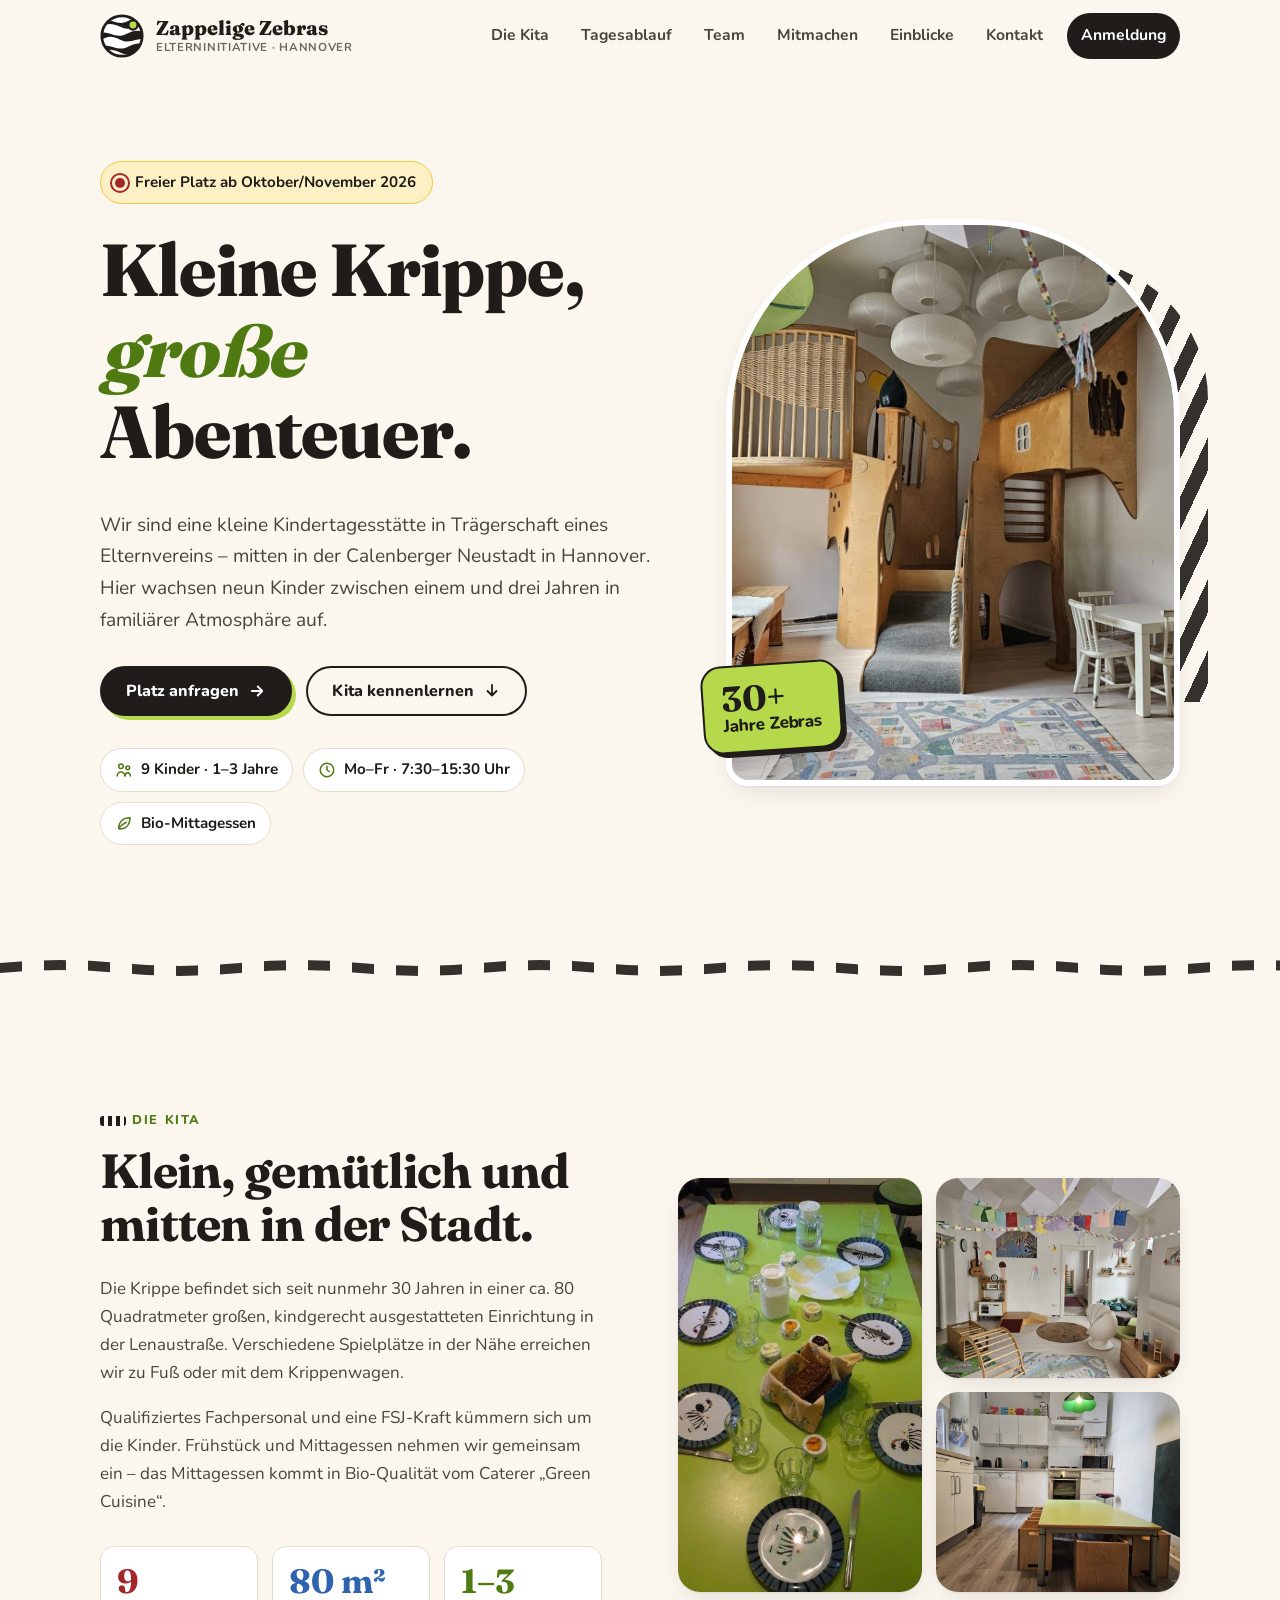
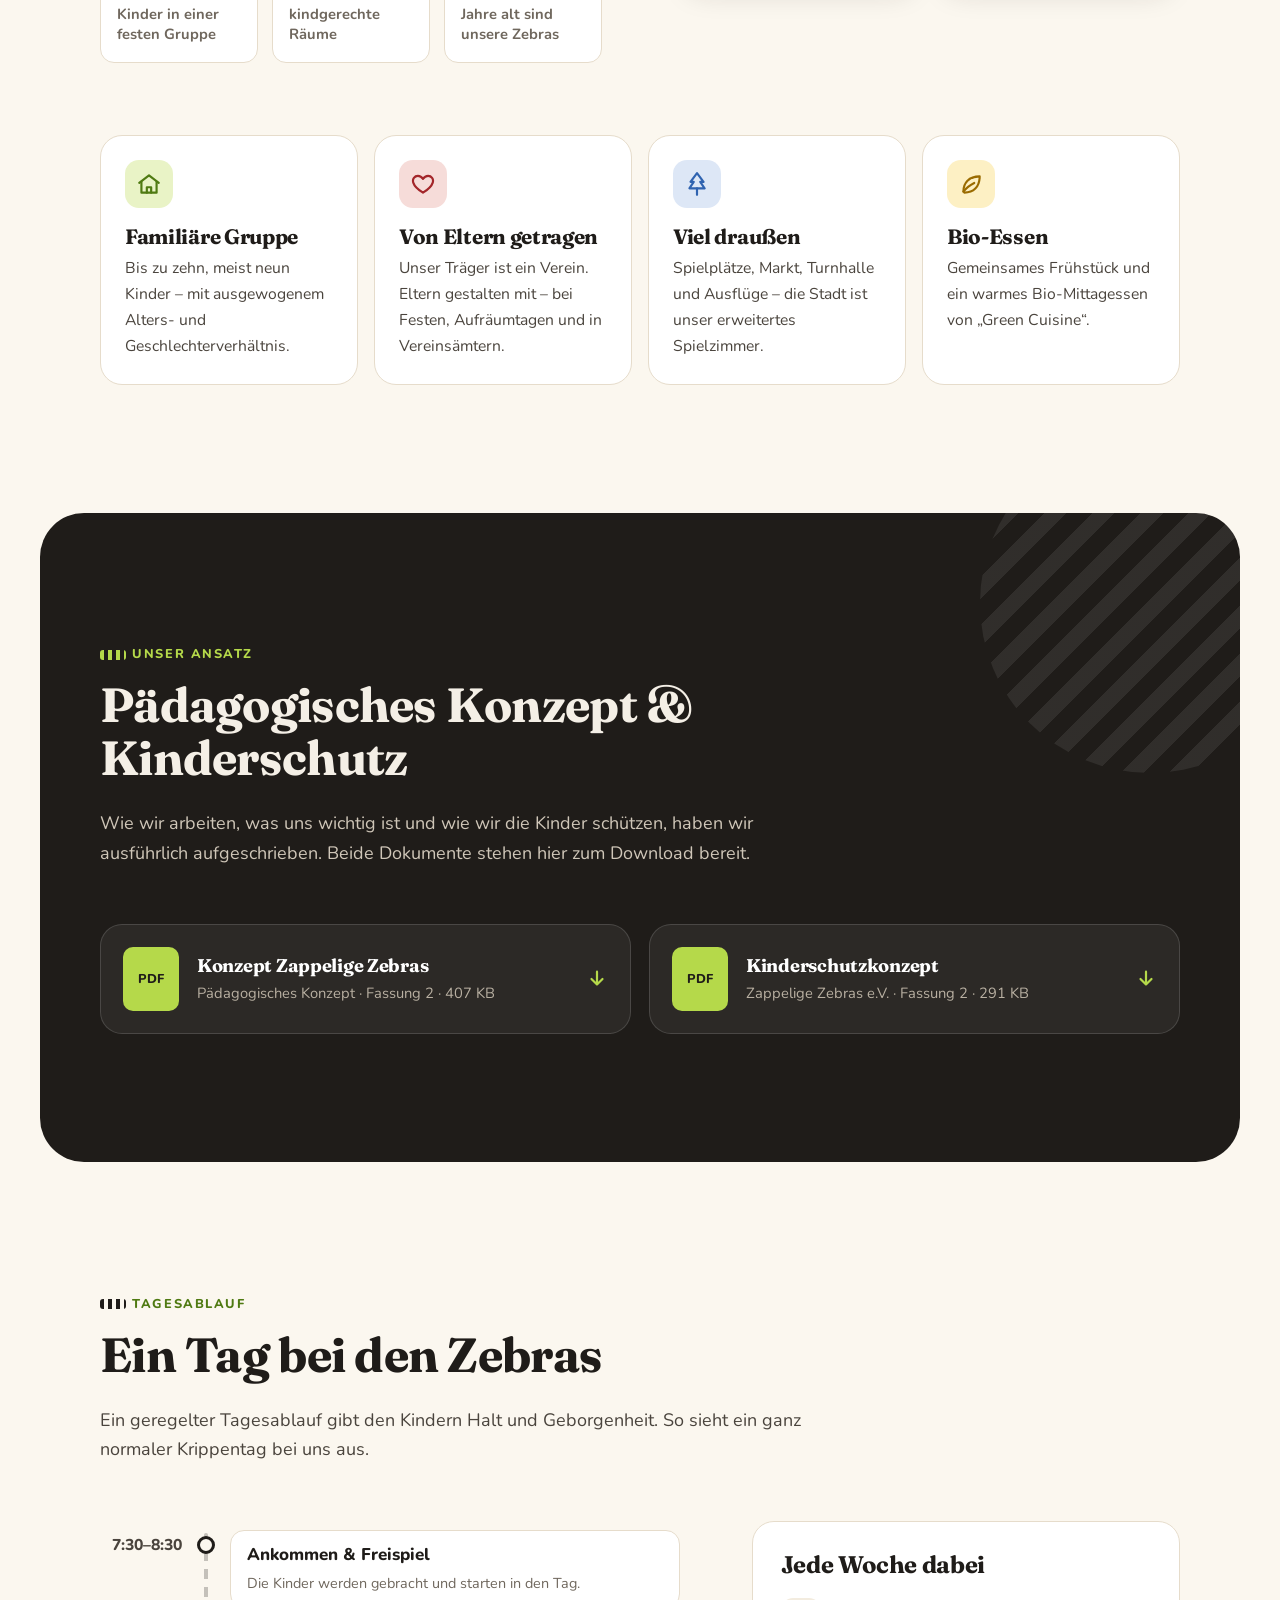
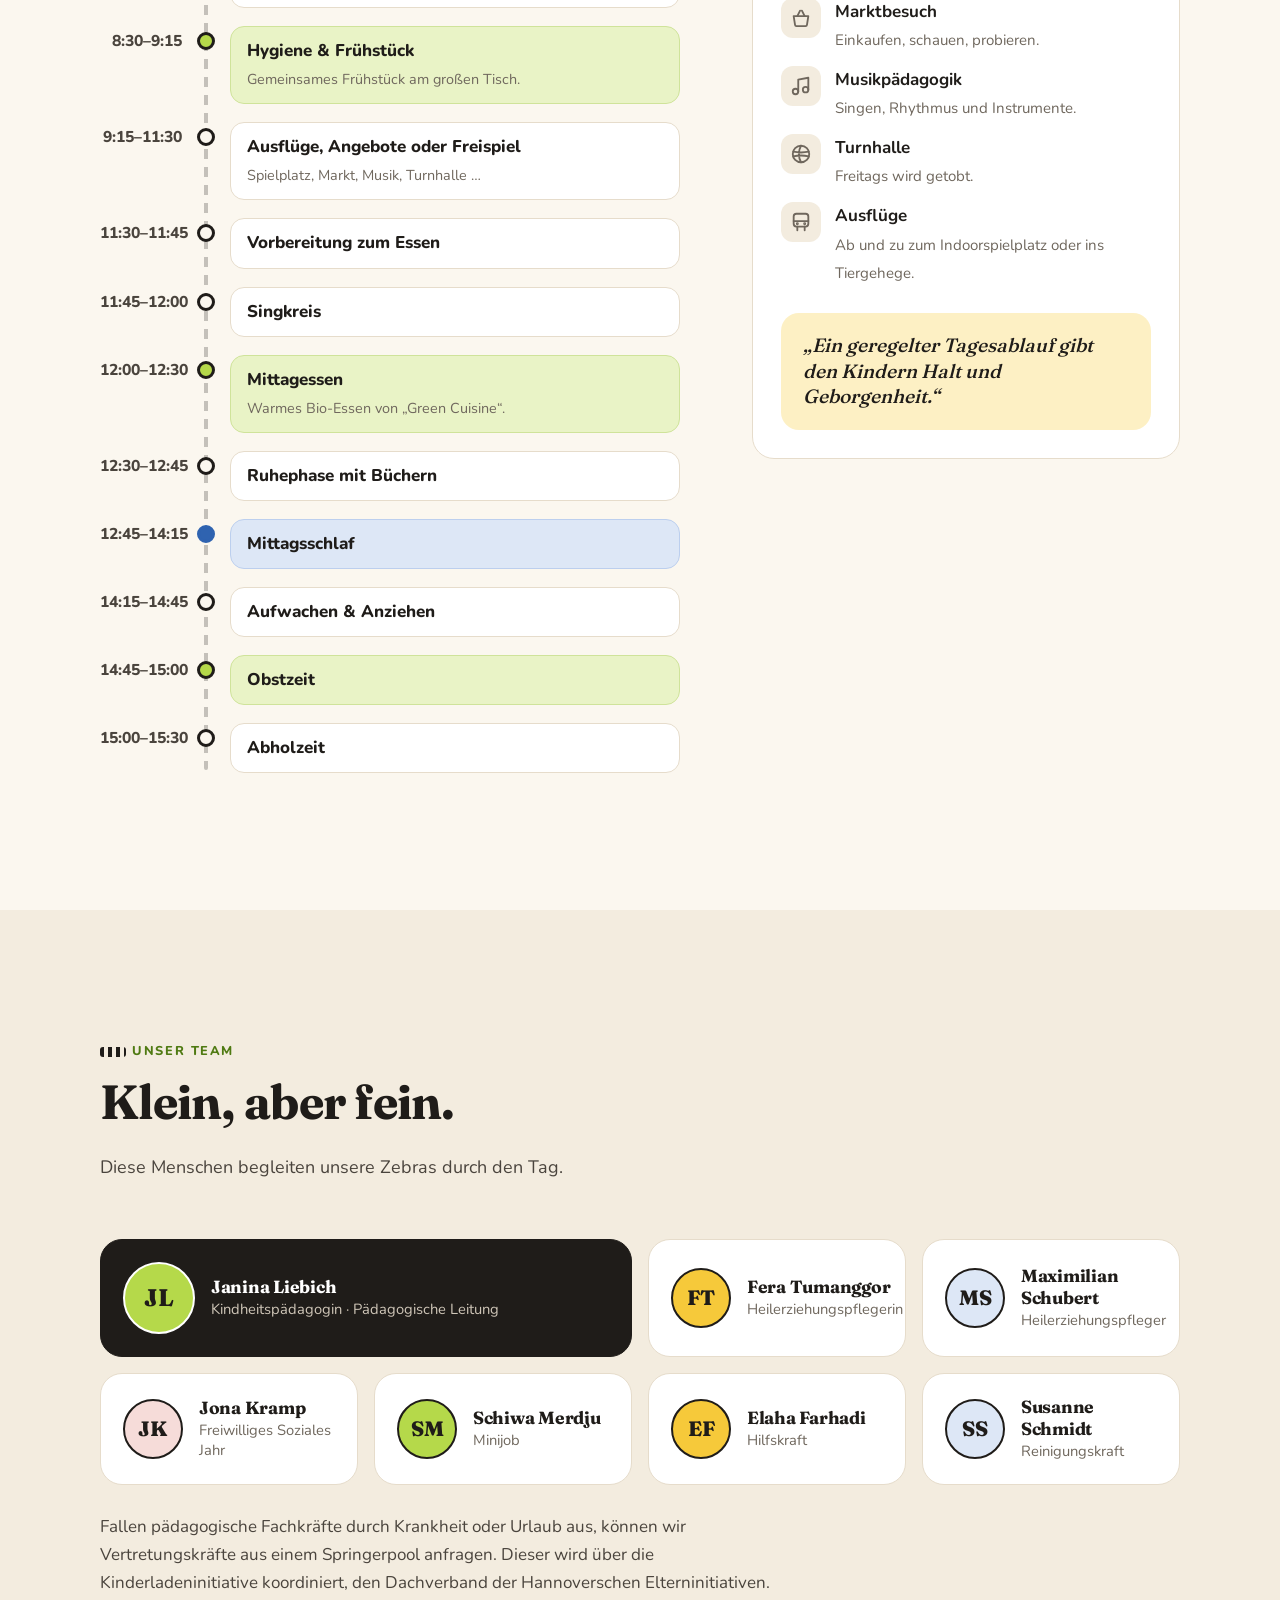
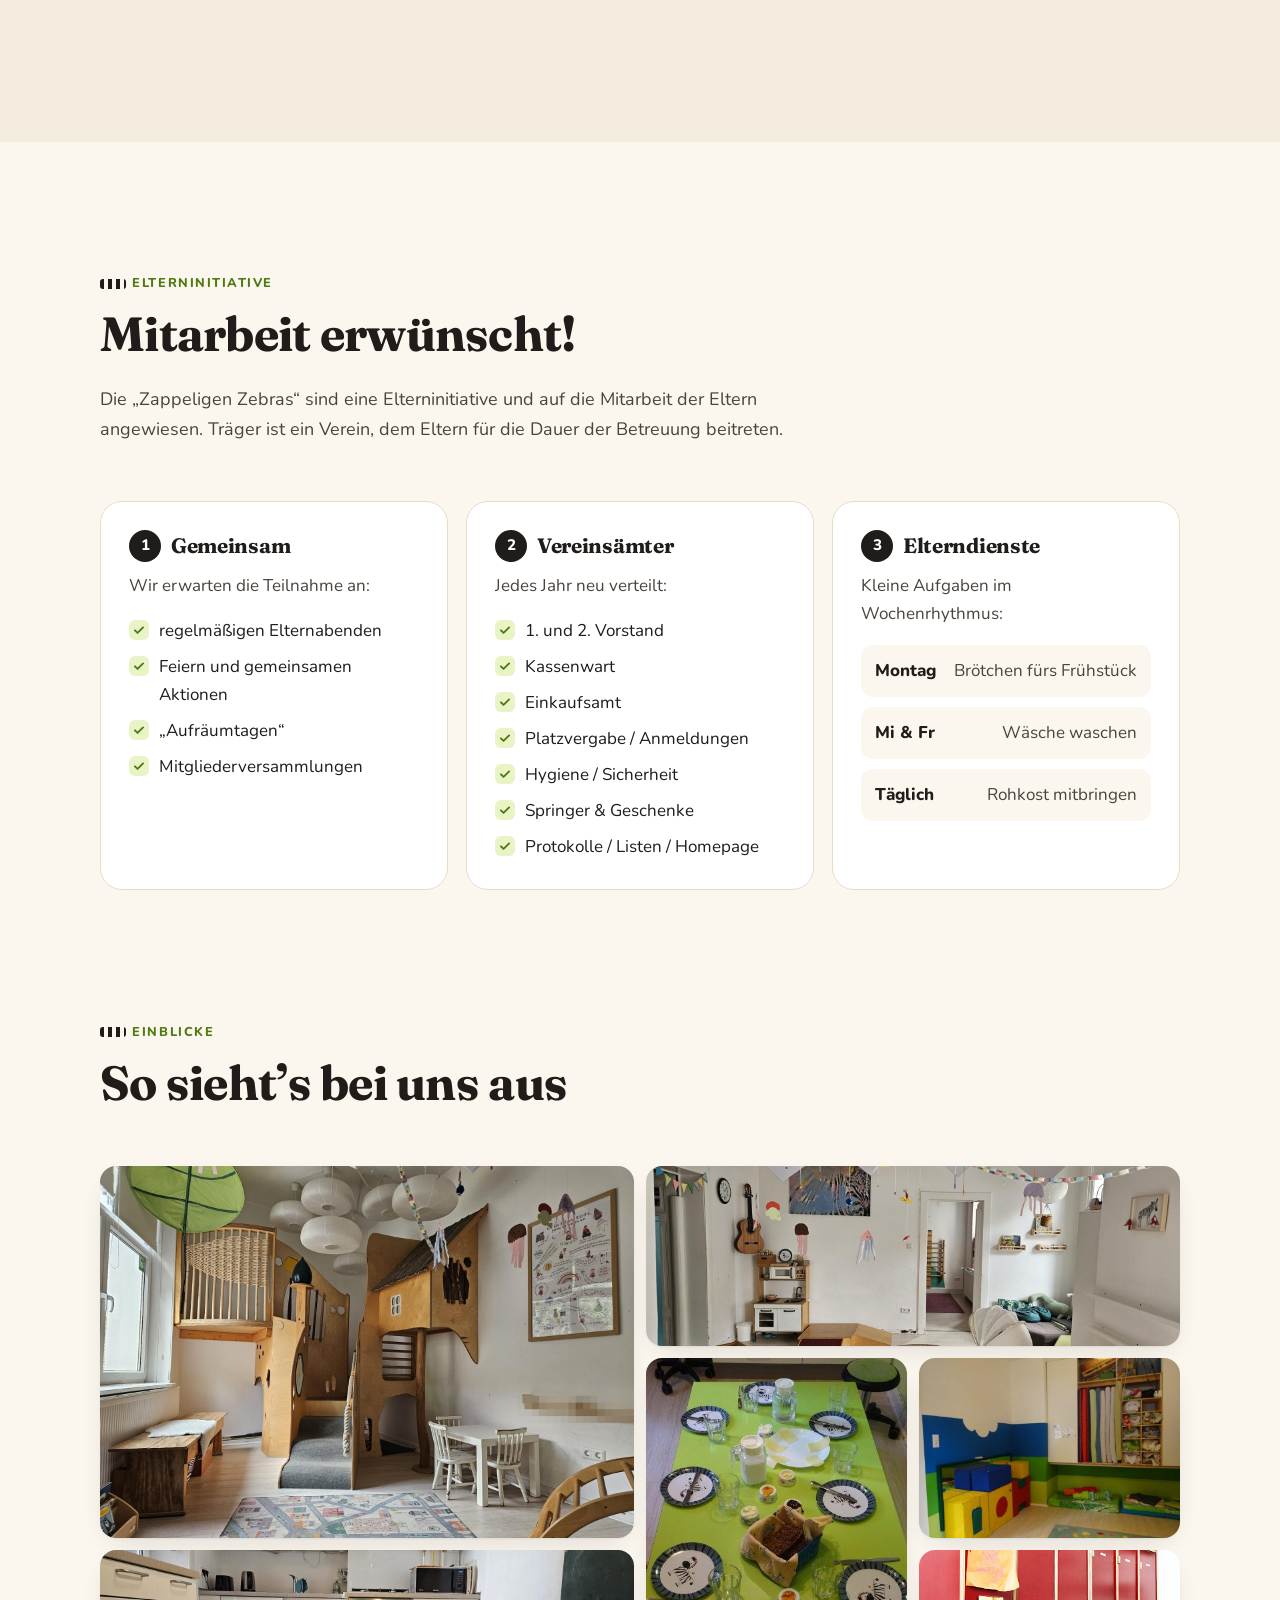
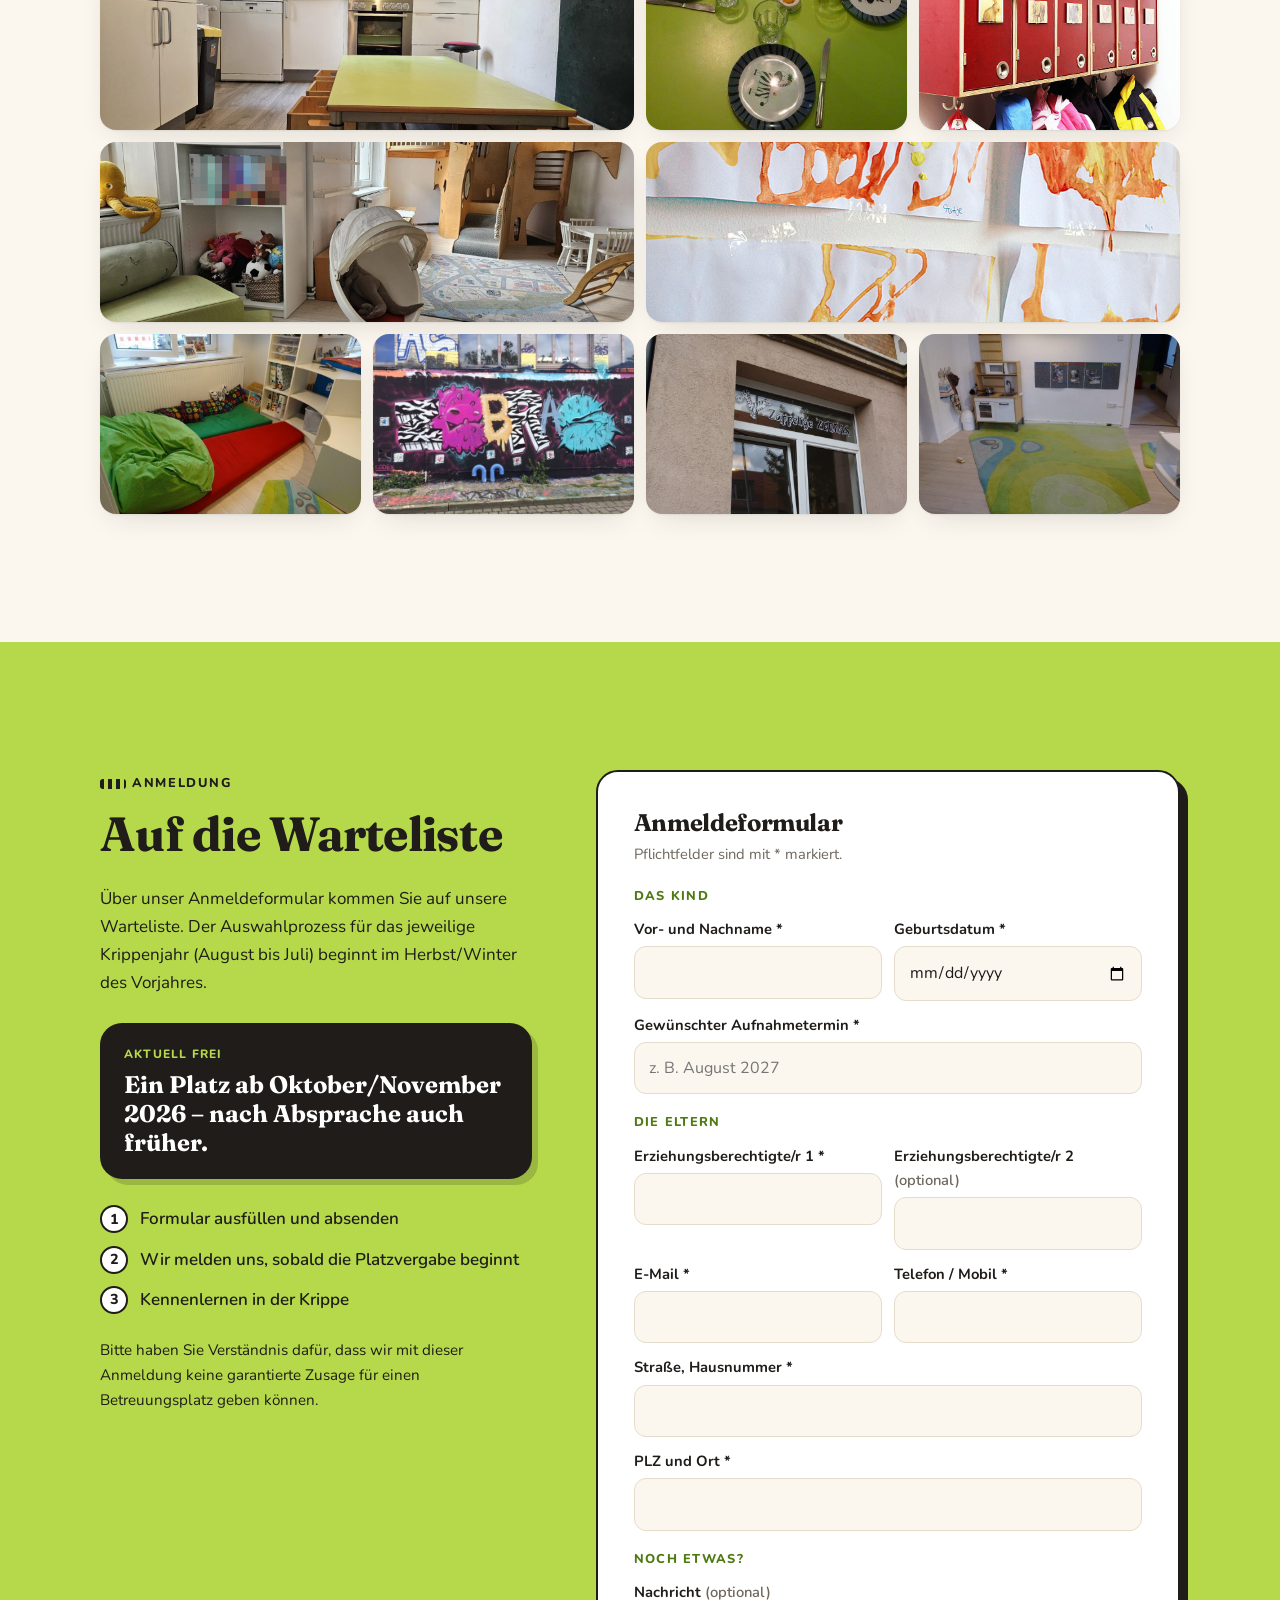
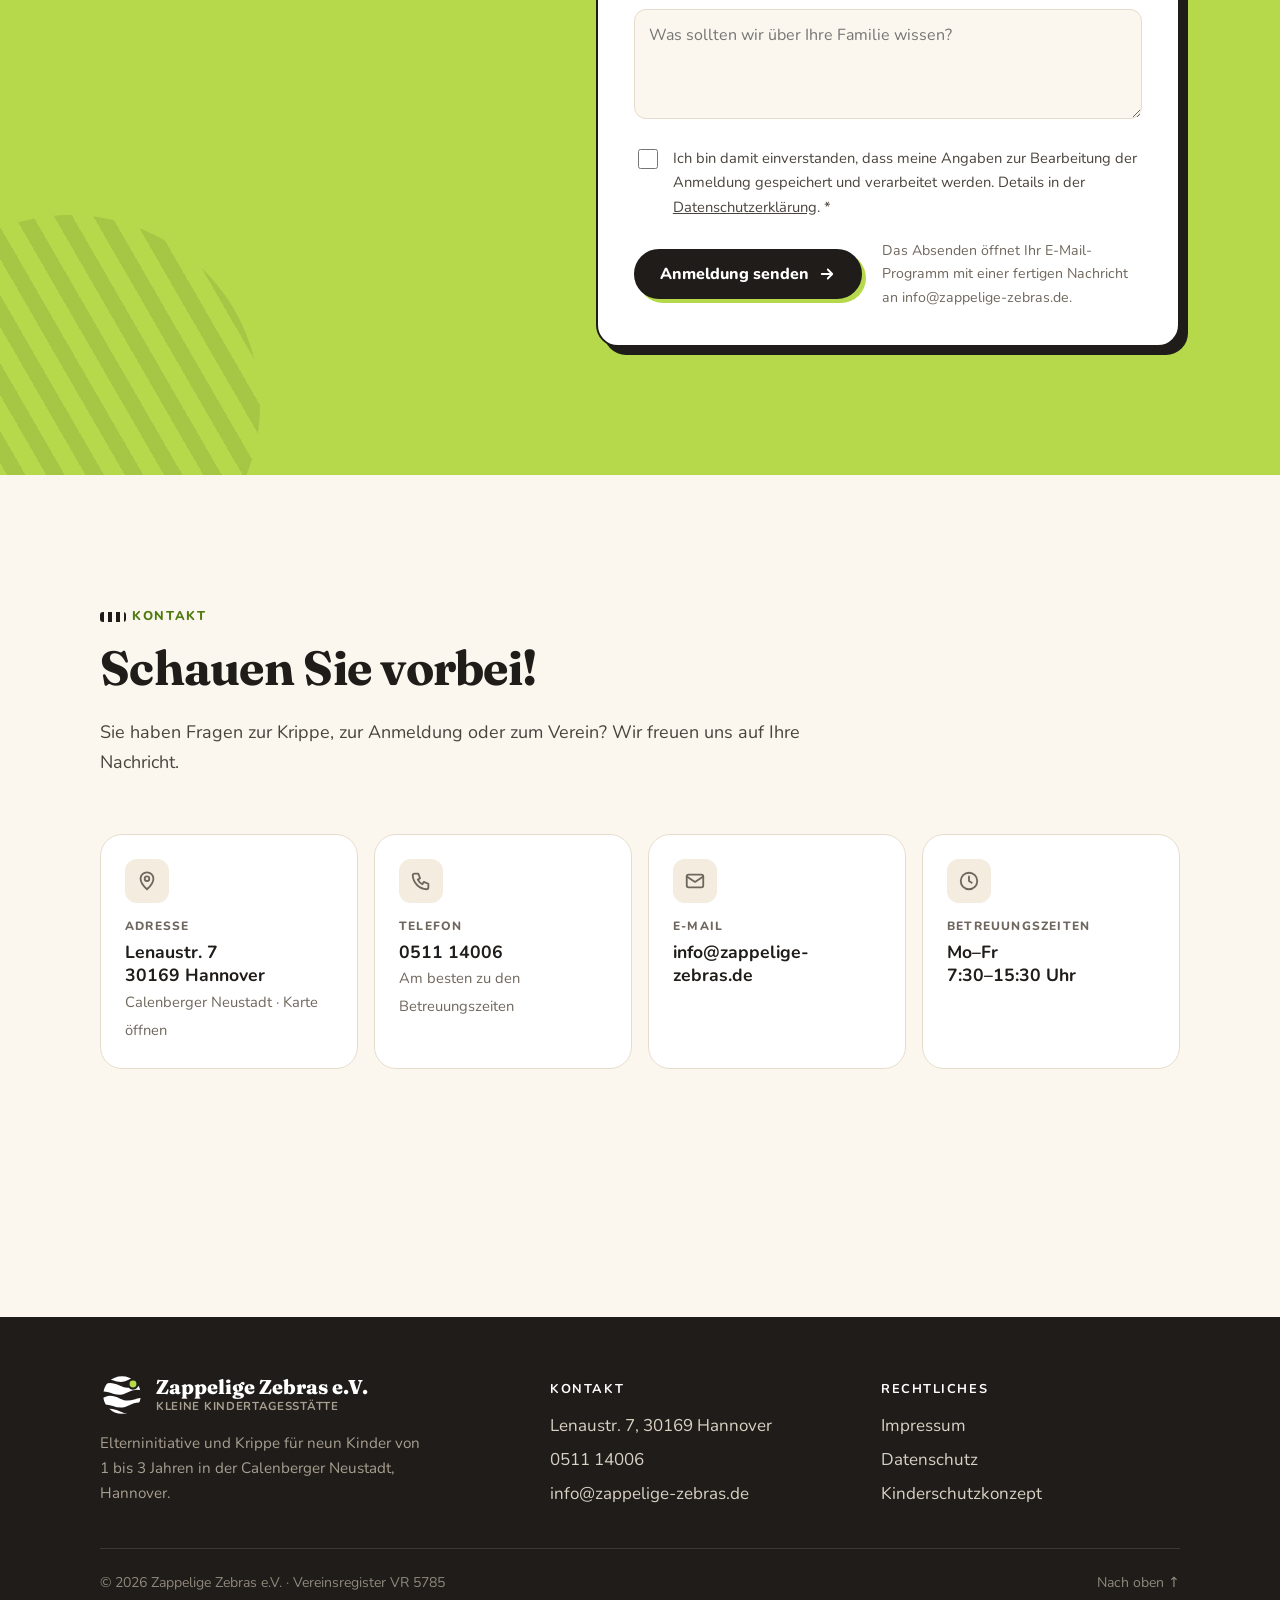
==== index.html @ c651b1ee "init" ====
<!DOCTYPE html>
<html lang="de" class="no-js">
<head>
  <meta charset="utf-8">
  <meta name="viewport" content="width=device-width, initial-scale=1">
  <title>Zappelige Zebras e.V. – Elterninitiative & Krippe in Hannover-Mitte</title>
  <meta name="description" content="Die Zappeligen Zebras sind eine kleine Krippe in Trägerschaft eines Elternvereins in der Calenberger Neustadt, Hannover. Neun Kinder von 1 bis 3 Jahren, Mo–Fr 7:30–15:30 Uhr.">
  <!-- Testphase auf GitHub Pages: nicht in Suchmaschinen aufnehmen. Zum Livegang entfernen. -->
  <meta name="robots" content="noindex">
  <meta name="theme-color" content="#fbf7ef">
  <meta property="og:title" content="Zappelige Zebras e.V. – Krippe in Hannover-Mitte">
  <meta property="og:description" content="Kleine Elterninitiativ-Krippe für neun Kinder von 1 bis 3 Jahren in der Calenberger Neustadt.">
  <meta property="og:image" content="img/spielhaus.jpg">
  <meta property="og:type" content="website">
  <link rel="icon" href="img/favicon.svg" type="image/svg+xml">
  <link rel="preload" href="fonts/fraunces.woff2" as="font" type="font/woff2" crossorigin>
  <link rel="preload" href="fonts/nunito.woff2" as="font" type="font/woff2" crossorigin>
  <link rel="stylesheet" href="css/style.css">
  <script>document.documentElement.className = document.documentElement.className.replace("no-js", "js");</script>
</head>
<body>

<!-- Wiederverwendbare Grafiken -->
<svg width="0" height="0" style="position:absolute" aria-hidden="true">
  <defs>
    <clipPath id="zz-clip"><circle cx="24" cy="24" r="22"/></clipPath>
  </defs>
  <symbol id="zz-mark" viewBox="0 0 48 48">
    <circle cx="24" cy="24" r="22" fill="#fff"/>
    <g clip-path="url(#zz-clip)" fill="#1f1c19">
      <path d="M-2 8 C10 2 18 14 30 8 S46 4 52 8 V14 C40 10 34 20 22 14 S4 12 -2 16Z"/>
      <path d="M-2 22 C8 16 16 28 28 22 S44 18 52 22 V28 C42 24 34 34 22 28 S6 26 -2 30Z"/>
      <path d="M-2 36 C10 30 18 42 30 36 S46 32 52 36 V42 C40 38 34 48 22 42 S4 40 -2 44Z"/>
    </g>
    <circle cx="24" cy="24" r="22" fill="none" stroke="#1f1c19" stroke-width="3"/>
    <circle cx="36" cy="12" r="5" fill="#b5d94a" stroke="#1f1c19" stroke-width="2.5"/>
  </symbol>
  <symbol id="i-arrow" viewBox="0 0 24 24" fill="none" stroke="currentColor" stroke-width="2.4" stroke-linecap="round" stroke-linejoin="round"><path d="M5 12h14M13 6l6 6-6 6"/></symbol>
  <symbol id="i-down" viewBox="0 0 24 24" fill="none" stroke="currentColor" stroke-width="2.4" stroke-linecap="round" stroke-linejoin="round"><path d="M12 4v14M6 12l6 6 6-6"/></symbol>
  <symbol id="i-kids" viewBox="0 0 24 24" fill="none" stroke="currentColor" stroke-width="2" stroke-linecap="round" stroke-linejoin="round"><circle cx="8" cy="7" r="3"/><circle cx="17" cy="9" r="2.5"/><path d="M3 20c0-3 2.2-5.5 5-5.5s5 2.5 5 5.5M13.5 20c.2-2.5 1.7-4.4 3.5-4.4s3.3 1.9 3.5 4.4"/></symbol>
  <symbol id="i-clock" viewBox="0 0 24 24" fill="none" stroke="currentColor" stroke-width="2" stroke-linecap="round" stroke-linejoin="round"><circle cx="12" cy="12" r="9"/><path d="M12 7v5l3 2"/></symbol>
  <symbol id="i-leaf" viewBox="0 0 24 24" fill="none" stroke="currentColor" stroke-width="2" stroke-linecap="round" stroke-linejoin="round"><path d="M5 19c0-8 5-14 15-14 0 10-6 15-14 15"/><path d="M5 19c3-4 6-6 10-8"/></symbol>
  <symbol id="i-pin" viewBox="0 0 24 24" fill="none" stroke="currentColor" stroke-width="2" stroke-linecap="round" stroke-linejoin="round"><path d="M12 21s-7-6.2-7-11.5a7 7 0 0 1 14 0C19 14.8 12 21 12 21z"/><circle cx="12" cy="9.5" r="2.5"/></symbol>
  <symbol id="i-phone" viewBox="0 0 24 24" fill="none" stroke="currentColor" stroke-width="2" stroke-linecap="round" stroke-linejoin="round"><path d="M5 4h4l2 5-2.5 1.5a11 11 0 0 0 5 5L15 13l5 2v4a2 2 0 0 1-2 2A16 16 0 0 1 3 6a2 2 0 0 1 2-2"/></symbol>
  <symbol id="i-mail" viewBox="0 0 24 24" fill="none" stroke="currentColor" stroke-width="2" stroke-linecap="round" stroke-linejoin="round"><rect x="3" y="5" width="18" height="14" rx="2"/><path d="M3 7l9 6 9-6"/></symbol>
  <symbol id="i-heart" viewBox="0 0 24 24" fill="none" stroke="currentColor" stroke-width="2" stroke-linecap="round" stroke-linejoin="round"><path d="M12 20s-7.5-4.6-9-9.3C2 7.4 4.2 4.5 7.3 4.5c2 0 3.6 1.1 4.7 2.8 1.1-1.7 2.7-2.8 4.7-2.8 3.1 0 5.3 2.9 4.3 6.2C19.5 15.4 12 20 12 20z"/></symbol>
  <symbol id="i-home" viewBox="0 0 24 24" fill="none" stroke="currentColor" stroke-width="2" stroke-linecap="round" stroke-linejoin="round"><path d="M3 11l9-7 9 7"/><path d="M5 10v10h14V10"/><path d="M10 20v-5h4v5"/></symbol>
  <symbol id="i-tree" viewBox="0 0 24 24" fill="none" stroke="currentColor" stroke-width="2" stroke-linecap="round" stroke-linejoin="round"><path d="M12 22v-6"/><path d="M12 2l6 8h-3l4 6H5l4-6H6z"/></symbol>
  <symbol id="i-basket" viewBox="0 0 24 24" fill="none" stroke="currentColor" stroke-width="2" stroke-linecap="round" stroke-linejoin="round"><path d="M4 10h16l-1.5 9.5a1.5 1.5 0 0 1-1.5 1.3H7a1.5 1.5 0 0 1-1.5-1.3z"/><path d="M8 10l3-6M16 10l-3-6"/></symbol>
  <symbol id="i-music" viewBox="0 0 24 24" fill="none" stroke="currentColor" stroke-width="2" stroke-linecap="round" stroke-linejoin="round"><path d="M9 18V5l11-2v13"/><circle cx="6" cy="18" r="3"/><circle cx="17" cy="16" r="3"/></symbol>
  <symbol id="i-ball" viewBox="0 0 24 24" fill="none" stroke="currentColor" stroke-width="2" stroke-linecap="round" stroke-linejoin="round"><circle cx="12" cy="12" r="9"/><path d="M3.5 9.5c5 1 12 1 17 0M3.5 14.5c5-1 12-1 17 0M12 3c-3 5-3 13 0 18"/></symbol>
  <symbol id="i-bus" viewBox="0 0 24 24" fill="none" stroke="currentColor" stroke-width="2" stroke-linecap="round" stroke-linejoin="round"><rect x="4" y="3" width="16" height="14" rx="3"/><path d="M4 11h16M8 21v-4M16 21v-4"/><circle cx="8" cy="14" r=".6" fill="currentColor"/><circle cx="16" cy="14" r=".6" fill="currentColor"/></symbol>
  <symbol id="i-close" viewBox="0 0 24 24" fill="none" stroke="currentColor" stroke-width="2.6" stroke-linecap="round"><path d="M6 6l12 12M18 6L6 18"/></symbol>
  <symbol id="i-left" viewBox="0 0 24 24" fill="none" stroke="currentColor" stroke-width="2.6" stroke-linecap="round" stroke-linejoin="round"><path d="M15 5l-7 7 7 7"/></symbol>
  <symbol id="i-right" viewBox="0 0 24 24" fill="none" stroke="currentColor" stroke-width="2.6" stroke-linecap="round" stroke-linejoin="round"><path d="M9 5l7 7-7 7"/></symbol>
</svg>

<a class="skip-link" href="#main">Zum Inhalt springen</a>

<header class="site-header" id="top">
  <div class="wrap header-inner">
    <a class="brand" href="#top" aria-label="Zappelige Zebras – zur Startseite">
      <svg class="brand-mark" aria-hidden="true"><use href="#zz-mark"/></svg>
      <span class="brand-name">Zappelige Zebras<small>ELTERNINITIATIVE · HANNOVER</small></span>
    </a>
    <button class="nav-toggle" type="button" aria-expanded="false" aria-controls="site-nav" aria-label="Menü öffnen"><span></span></button>
    <nav class="nav" id="site-nav" aria-label="Hauptnavigation">
      <ul>
        <li><a href="#kita">Die Kita</a></li>
        <li><a href="#tagesablauf">Tagesablauf</a></li>
        <li><a href="#team">Team</a></li>
        <li><a href="#eltern">Mitmachen</a></li>
        <li><a href="#galerie">Einblicke</a></li>
        <li><a href="#kontakt">Kontakt</a></li>
        <li><a class="nav-cta" href="#anmeldung">Anmeldung</a></li>
      </ul>
    </nav>
  </div>
</header>

<main id="main">

  <!-- ============ HERO ============ -->
  <section class="hero">
    <div class="wrap hero-grid">
      <div>
        <a class="notice" href="#anmeldung"><span class="notice-dot" aria-hidden="true"></span>Freier Platz ab Oktober/November 2026</a>
        <h1>Kleine Krippe,<br><em>große</em> Abenteuer.</h1>
        <p class="lead">Wir sind eine kleine Kindertagesstätte in Trägerschaft eines Elternvereins – mitten in der Calenberger Neustadt in Hannover. Hier wachsen neun Kinder zwischen einem und drei Jahren in familiärer Atmosphäre auf.</p>
        <div class="hero-actions">
          <a class="btn btn-primary" href="#anmeldung">Platz anfragen <svg aria-hidden="true"><use href="#i-arrow"/></svg></a>
          <a class="btn btn-ghost" href="#kita">Kita kennenlernen <svg aria-hidden="true"><use href="#i-down"/></svg></a>
        </div>
        <div class="hero-facts">
          <span class="pill"><svg aria-hidden="true"><use href="#i-kids"/></svg>9 Kinder · 1–3 Jahre</span>
          <span class="pill"><svg aria-hidden="true"><use href="#i-clock"/></svg>Mo–Fr · 7:30–15:30 Uhr</span>
          <span class="pill"><svg aria-hidden="true"><use href="#i-leaf"/></svg>Bio-Mittagessen</span>
        </div>
      </div>
      <div class="hero-visual">
        <div class="hero-stripes" aria-hidden="true"></div>
        <div class="hero-photo">
          <img src="img/spielhaus.jpg" alt="Hölzernes Spielhaus mit Hochebene, Treppe und Rutsche in unserem Gruppenraum" width="1600" height="1200" fetchpriority="high">
        </div>
        <div class="hero-badge"><strong>30+</strong>Jahre Zebras</div>
      </div>
    </div>
  </section>

  <div class="stripe-band" aria-hidden="true"></div>

  <!-- ============ DIE KITA ============ -->
  <section class="section" id="kita">
    <div class="wrap">
      <div class="about-grid">
        <div class="about-text reveal">
          <span class="eyebrow">Die Kita</span>
          <h2>Klein, gemütlich und mitten in der Stadt.</h2>
          <p>Die Krippe befindet sich seit nunmehr 30 Jahren in einer ca. 80 Quadratmeter großen, kindgerecht ausgestatteten Einrichtung in der Lenaustraße. Verschiedene Spielplätze in der Nähe erreichen wir zu Fuß oder mit dem Krippenwagen.</p>
          <p>Qualifiziertes Fachpersonal und eine FSJ-Kraft kümmern sich um die Kinder. Frühstück und Mittagessen nehmen wir gemeinsam ein – das Mittagessen kommt in Bio-Qualität vom Caterer „Green Cuisine“.</p>
          <div class="stats">
            <div class="stat"><strong>9</strong><span>Kinder in einer festen Gruppe</span></div>
            <div class="stat"><strong>80 m²</strong><span>kindgerechte Räume</span></div>
            <div class="stat"><strong>1–3</strong><span>Jahre alt sind unsere Zebras</span></div>
          </div>
        </div>
        <div class="mosaic reveal">
          <figure><img src="img/eindruck-78.jpg" alt="Gedeckter Frühstückstisch mit Zebra-Tellern" loading="lazy" width="450" height="600"></figure>
          <figure><img src="img/gruppenraum.jpg" alt="Heller Gruppenraum mit Papiergirlanden, Spielküche und Kletterbogen" loading="lazy" width="1600" height="1200"></figure>
          <figure><img src="img/kueche.jpg" alt="Küche mit grünem Kindertisch und Holzhockern, darüber bunte ZEBRAS-Buchstaben" loading="lazy" width="1600" height="1200"></figure>
        </div>
      </div>

      <div class="features">
        <div class="feature reveal">
          <div class="feature-icon"><svg aria-hidden="true"><use href="#i-home"/></svg></div>
          <h3>Familiäre Gruppe</h3>
          <p>Bis zu zehn, meist neun Kinder – mit ausgewogenem Alters- und Geschlechterverhältnis.</p>
        </div>
        <div class="feature reveal">
          <div class="feature-icon"><svg aria-hidden="true"><use href="#i-heart"/></svg></div>
          <h3>Von Eltern getragen</h3>
          <p>Unser Träger ist ein Verein. Eltern gestalten mit – bei Festen, Aufräumtagen und in Vereinsämtern.</p>
        </div>
        <div class="feature reveal">
          <div class="feature-icon"><svg aria-hidden="true"><use href="#i-tree"/></svg></div>
          <h3>Viel draußen</h3>
          <p>Spielplätze, Markt, Turnhalle und Ausflüge – die Stadt ist unser erweitertes Spielzimmer.</p>
        </div>
        <div class="feature reveal">
          <div class="feature-icon"><svg aria-hidden="true"><use href="#i-leaf"/></svg></div>
          <h3>Bio-Essen</h3>
          <p>Gemeinsames Frühstück und ein warmes Bio-Mittagessen von „Green Cuisine“.</p>
        </div>
      </div>
    </div>
  </section>

  <!-- ============ KONZEPT ============ -->
  <section class="section concept" id="konzept">
    <div class="wrap">
      <div class="section-head reveal">
        <span class="eyebrow">Unser Ansatz</span>
        <h2>Pädagogisches Konzept &amp; Kinderschutz</h2>
        <p>Wie wir arbeiten, was uns wichtig ist und wie wir die Kinder schützen, haben wir ausführlich aufgeschrieben. Beide Dokumente stehen hier zum Download bereit.</p>
      </div>
      <div class="docs">
        <a class="doc reveal" href="docs/konzept-zappelige-zebras.pdf" target="_blank" rel="noopener">
          <span class="doc-icon">PDF</span>
          <span><h3>Konzept Zappelige Zebras</h3><p>Pädagogisches Konzept · Fassung 2 · 407 KB</p></span>
          <svg class="doc-arrow" aria-hidden="true"><use href="#i-down"/></svg>
        </a>
        <a class="doc reveal" href="docs/kinderschutzkonzept-zappelige-zebras.pdf" target="_blank" rel="noopener">
          <span class="doc-icon">PDF</span>
          <span><h3>Kinderschutzkonzept</h3><p>Zappelige Zebras e.V. · Fassung 2 · 291 KB</p></span>
          <svg class="doc-arrow" aria-hidden="true"><use href="#i-down"/></svg>
        </a>
      </div>
    </div>
  </section>

  <!-- ============ TAGESABLAUF ============ -->
  <section class="section" id="tagesablauf">
    <div class="wrap">
      <div class="section-head reveal">
        <span class="eyebrow">Tagesablauf</span>
        <h2>Ein Tag bei den Zebras</h2>
        <p>Ein geregelter Tagesablauf gibt den Kindern Halt und Geborgenheit. So sieht ein ganz normaler Krippentag bei uns aus.</p>
      </div>
      <div class="day-grid">
        <ol class="timeline reveal">
          <li><time>7:30–8:30</time><span class="dot"></span><div class="slot"><strong>Ankommen &amp; Freispiel</strong><span>Die Kinder werden gebracht und starten in den Tag.</span></div></li>
          <li class="hl"><time>8:30–9:15</time><span class="dot"></span><div class="slot"><strong>Hygiene &amp; Frühstück</strong><span>Gemeinsames Frühstück am großen Tisch.</span></div></li>
          <li><time>9:15–11:30</time><span class="dot"></span><div class="slot"><strong>Ausflüge, Angebote oder Freispiel</strong><span>Spielplatz, Markt, Musik, Turnhalle …</span></div></li>
          <li><time>11:30–11:45</time><span class="dot"></span><div class="slot"><strong>Vorbereitung zum Essen</strong></div></li>
          <li><time>11:45–12:00</time><span class="dot"></span><div class="slot"><strong>Singkreis</strong></div></li>
          <li class="hl"><time>12:00–12:30</time><span class="dot"></span><div class="slot"><strong>Mittagessen</strong><span>Warmes Bio-Essen von „Green Cuisine“.</span></div></li>
          <li><time>12:30–12:45</time><span class="dot"></span><div class="slot"><strong>Ruhephase mit Büchern</strong></div></li>
          <li class="rest"><time>12:45–14:15</time><span class="dot"></span><div class="slot"><strong>Mittagsschlaf</strong></div></li>
          <li><time>14:15–14:45</time><span class="dot"></span><div class="slot"><strong>Aufwachen &amp; Anziehen</strong></div></li>
          <li class="hl"><time>14:45–15:00</time><span class="dot"></span><div class="slot"><strong>Obstzeit</strong></div></li>
          <li><time>15:00–15:30</time><span class="dot"></span><div class="slot"><strong>Abholzeit</strong></div></li>
        </ol>
        <aside class="week-card reveal">
          <h3>Jede Woche dabei</h3>
          <ul class="week-list">
            <li><span class="ico"><svg aria-hidden="true"><use href="#i-basket"/></svg></span><div><strong>Marktbesuch</strong><span>Einkaufen, schauen, probieren.</span></div></li>
            <li><span class="ico"><svg aria-hidden="true"><use href="#i-music"/></svg></span><div><strong>Musikpädagogik</strong><span>Singen, Rhythmus und Instrumente.</span></div></li>
            <li><span class="ico"><svg aria-hidden="true"><use href="#i-ball"/></svg></span><div><strong>Turnhalle</strong><span>Freitags wird getobt.</span></div></li>
            <li><span class="ico"><svg aria-hidden="true"><use href="#i-bus"/></svg></span><div><strong>Ausflüge</strong><span>Ab und zu zum Indoorspielplatz oder ins Tiergehege.</span></div></li>
          </ul>
          <p class="quote">„Ein geregelter Tagesablauf gibt den Kindern Halt und Geborgenheit.“</p>
        </aside>
      </div>
    </div>
  </section>

  <!-- ============ TEAM ============ -->
  <section class="section team-section" id="team">
    <div class="wrap">
      <div class="section-head reveal">
        <span class="eyebrow">Unser Team</span>
        <h2>Klein, aber fein.</h2>
        <p>Diese Menschen begleiten unsere Zebras durch den Tag.</p>
      </div>
      <div class="team">
        <div class="member lead-member reveal"><span class="avatar" aria-hidden="true">JL</span><div><h3>Janina Liebich</h3><p>Kindheitspädagogin · Pädagogische Leitung</p></div></div>
        <div class="member reveal"><span class="avatar" aria-hidden="true">FT</span><div><h3>Fera Tumanggor</h3><p>Heilerziehungspflegerin</p></div></div>
        <div class="member reveal"><span class="avatar" aria-hidden="true">MS</span><div><h3>Maximilian Schubert</h3><p>Heilerziehungspfleger</p></div></div>
        <div class="member reveal"><span class="avatar" aria-hidden="true">JK</span><div><h3>Jona Kramp</h3><p>Freiwilliges Soziales Jahr</p></div></div>
        <div class="member reveal"><span class="avatar" aria-hidden="true">SM</span><div><h3>Schiwa Merdju</h3><p>Minijob</p></div></div>
        <div class="member reveal"><span class="avatar" aria-hidden="true">EF</span><div><h3>Elaha Farhadi</h3><p>Hilfskraft</p></div></div>
        <div class="member reveal"><span class="avatar" aria-hidden="true">SS</span><div><h3>Susanne Schmidt</h3><p>Reinigungskraft</p></div></div>
      </div>
      <p class="team-note reveal">Fallen pädagogische Fachkräfte durch Krankheit oder Urlaub aus, können wir Vertretungskräfte aus einem Springerpool anfragen. Dieser wird über die Kinderladeninitiative koordiniert, den Dachverband der Hannoverschen Elterninitiativen.</p>
    </div>
  </section>

  <!-- ============ ELTERNINITIATIVE ============ -->
  <section class="section" id="eltern">
    <div class="wrap">
      <div class="section-head reveal">
        <span class="eyebrow">Elterninitiative</span>
        <h2>Mitarbeit erwünscht!</h2>
        <p>Die „Zappeligen Zebras“ sind eine Elterninitiative und auf die Mitarbeit der Eltern angewiesen. Träger ist ein Verein, dem Eltern für die Dauer der Betreuung beitreten.</p>
      </div>
      <div class="parents-grid">
        <div class="panel reveal">
          <h3><span class="num">1</span>Gemeinsam</h3>
          <p>Wir erwarten die Teilnahme an:</p>
          <ul class="check-list">
            <li>regelmäßigen Elternabenden</li>
            <li>Feiern und gemeinsamen Aktionen</li>
            <li>„Aufräumtagen“</li>
            <li>Mitgliederversammlungen</li>
          </ul>
        </div>
        <div class="panel reveal">
          <h3><span class="num">2</span>Vereinsämter</h3>
          <p>Jedes Jahr neu verteilt:</p>
          <ul class="check-list">
            <li>1. und 2. Vorstand</li>
            <li>Kassenwart</li>
            <li>Einkaufsamt</li>
            <li>Platzvergabe / Anmeldungen</li>
            <li>Hygiene / Sicherheit</li>
            <li>Springer &amp; Geschenke</li>
            <li>Protokolle / Listen / Homepage</li>
          </ul>
        </div>
        <div class="panel reveal">
          <h3><span class="num">3</span>Elterndienste</h3>
          <p>Kleine Aufgaben im Wochenrhythmus:</p>
          <dl class="duty">
            <div><dt>Montag</dt><dd>Brötchen fürs Frühstück</dd></div>
            <div><dt>Mi &amp; Fr</dt><dd>Wäsche waschen</dd></div>
            <div><dt>Täglich</dt><dd>Rohkost mitbringen</dd></div>
          </dl>
        </div>
      </div>
    </div>
  </section>

  <!-- ============ GALERIE ============ -->
  <section class="section" id="galerie" style="padding-top:0">
    <div class="wrap">
      <div class="section-head reveal">
        <span class="eyebrow">Einblicke</span>
        <h2>So sieht’s bei uns aus</h2>
      </div>
      <div class="gallery reveal">
        <button class="big" type="button"><img src="img/spielhaus.jpg" alt="Spielhaus mit Hochebene, Treppe und Rutsche" loading="lazy"></button>
        <button class="wide" type="button"><img src="img/gruppenraum.jpg" alt="Gruppenraum mit Papiergirlanden, Spielküche und Kletterbogen" loading="lazy"></button>
        <button class="tall" type="button"><img src="img/eindruck-78.jpg" alt="Frühstückstisch mit Zebra-Tellern" loading="lazy"></button>
        <button class="wide" type="button"><img src="img/kueche.jpg" alt="Küche mit grünem Kindertisch und Holzhockern" loading="lazy"></button>
        <button class="wide" type="button"><img src="img/spielecke.jpg" alt="Spielecke mit Höhlensessel, Sitzpolstern und Spielteppich" loading="lazy"></button>
        <button type="button"><img src="img/eindruck-81.jpg" alt="Bewegungsraum mit bunten Schaumstoffbausteinen" loading="lazy"></button>
        <button type="button"><img src="img/eindruck-84.jpg" alt="Garderobe mit Tierbildern an den Fächern" loading="lazy"></button>
        <button class="wide" type="button"><img src="img/eindruck-85.jpg" alt="Farbenfrohe Kunstwerke der Kinder" loading="lazy"></button>
        <button type="button"><img src="img/eindruck-82.jpg" alt="Lese- und Kuschelecke" loading="lazy"></button>
        <button type="button"><img src="img/eindruck-86.jpg" alt="Buntes Zebra-Graffiti an einer Wand" loading="lazy"></button>
        <button type="button"><img src="img/eindruck-83.jpg" alt="Unser Fenster in der Lenaustraße" loading="lazy"></button>
        <button type="button"><img src="img/eindruck-79.jpg" alt="Spielküche und Wochenplan an der Wand" loading="lazy"></button>
      </div>
    </div>
  </section>

  <!-- ============ ANMELDUNG ============ -->
  <section class="section signup" id="anmeldung">
    <div class="wrap signup-grid">
      <div class="signup-info reveal">
        <span class="eyebrow">Anmeldung</span>
        <h2>Auf die Warteliste</h2>
        <p>Über unser Anmeldeformular kommen Sie auf unsere Warteliste. Der Auswahlprozess für das jeweilige Krippenjahr (August bis Juli) beginnt im Herbst/Winter des Vorjahres.</p>
        <div class="open-spot">
          <small>Aktuell frei</small>
          <strong>Ein Platz ab Oktober/November 2026 – nach Absprache auch früher.</strong>
        </div>
        <ol class="steps">
          <li>Formular ausfüllen und absenden</li>
          <li>Wir melden uns, sobald die Platzvergabe beginnt</li>
          <li>Kennenlernen in der Krippe</li>
        </ol>
        <p style="margin-top:24px; font-size:.95rem">Bitte haben Sie Verständnis dafür, dass wir mit dieser Anmeldung keine garantierte Zusage für einen Betreuungsplatz geben können.</p>
      </div>

      <form class="form reveal" id="signup-form" novalidate>
        <h3>Anmeldeformular</h3>
        <p class="hint">Pflichtfelder sind mit * markiert.</p>

        <fieldset>
          <legend>Das Kind</legend>
          <div class="fields">
            <div class="field"><label for="f-child">Vor- und Nachname *</label><input id="f-child" name="Kind" required autocomplete="off"></div>
            <div class="field"><label for="f-birth">Geburtsdatum *</label><input id="f-birth" name="Geburtsdatum" type="date" required></div>
            <div class="field full"><label for="f-start">Gewünschter Aufnahmetermin *</label><input id="f-start" name="Aufnahmetermin" required placeholder="z. B. August 2027"></div>
          </div>
        </fieldset>

        <fieldset>
          <legend>Die Eltern</legend>
          <div class="fields">
            <div class="field"><label for="f-p1">Erziehungsberechtigte/r 1 *</label><input id="f-p1" name="Erziehungsberechtigte/r 1" required autocomplete="name"></div>
            <div class="field"><label for="f-p2">Erziehungsberechtigte/r 2 <span class="opt">(optional)</span></label><input id="f-p2" name="Erziehungsberechtigte/r 2"></div>
            <div class="field"><label for="f-mail">E-Mail *</label><input id="f-mail" name="E-Mail" type="email" required autocomplete="email"></div>
            <div class="field"><label for="f-tel">Telefon / Mobil *</label><input id="f-tel" name="Telefon" type="tel" required autocomplete="tel"></div>
            <div class="field full"><label for="f-street">Straße, Hausnummer *</label><input id="f-street" name="Straße" required autocomplete="street-address"></div>
            <div class="field full"><label for="f-city">PLZ und Ort *</label><input id="f-city" name="PLZ/Ort" required autocomplete="address-level2"></div>
          </div>
        </fieldset>

        <fieldset>
          <legend>Noch etwas?</legend>
          <div class="field"><label for="f-msg">Nachricht <span class="opt">(optional)</span></label><textarea id="f-msg" name="Nachricht" placeholder="Was sollten wir über Ihre Familie wissen?"></textarea></div>
        </fieldset>

        <label class="consent"><input type="checkbox" id="f-consent" required>
          <span>Ich bin damit einverstanden, dass meine Angaben zur Bearbeitung der Anmeldung gespeichert und verarbeitet werden. Details in der <a href="datenschutz.html">Datenschutzerklärung</a>. *</span></label>

        <div class="form-foot">
          <button class="btn btn-primary" type="submit">Anmeldung senden <svg aria-hidden="true"><use href="#i-arrow"/></svg></button>
          <small>Das Absenden öffnet Ihr E-Mail-Programm mit einer fertigen Nachricht an info@zappelige-zebras.de.</small>
        </div>
        <p class="form-status" id="form-status" role="status" aria-live="polite"></p>
      </form>
    </div>
  </section>

  <!-- ============ KONTAKT ============ -->
  <section class="section" id="kontakt">
    <div class="wrap">
      <div class="section-head reveal">
        <span class="eyebrow">Kontakt</span>
        <h2>Schauen Sie vorbei!</h2>
        <p>Sie haben Fragen zur Krippe, zur Anmeldung oder zum Verein? Wir freuen uns auf Ihre Nachricht.</p>
      </div>
      <div class="contact-grid">
        <a class="contact-card reveal" href="https://www.openstreetmap.org/search?query=Lenaustra%C3%9Fe%207%2C%2030169%20Hannover" target="_blank" rel="noopener">
          <span class="ico"><svg aria-hidden="true"><use href="#i-pin"/></svg></span>
          <small>Adresse</small><strong>Lenaustr. 7<br>30169 Hannover</strong><span>Calenberger Neustadt · Karte öffnen</span>
        </a>
        <a class="contact-card reveal" href="tel:+4951114006">
          <span class="ico"><svg aria-hidden="true"><use href="#i-phone"/></svg></span>
          <small>Telefon</small><strong>0511 14006</strong><span>Am besten zu den Betreuungszeiten</span>
        </a>
        <a class="contact-card reveal" href="mailto:info@zappelige-zebras.de">
          <span class="ico"><svg aria-hidden="true"><use href="#i-mail"/></svg></span>
          <small>E-Mail</small><strong>info@zappelige-zebras.de</strong>
        </a>
        <div class="contact-card reveal">
          <span class="ico"><svg aria-hidden="true"><use href="#i-clock"/></svg></span>
          <small>Betreuungszeiten</small><strong>Mo–Fr<br>7:30–15:30 Uhr</strong>
        </div>
      </div>
    </div>
  </section>

</main>

<footer class="site-footer">
  <div class="wrap">
    <div class="footer-grid">
      <div>
        <a class="brand" href="#top">
          <svg class="brand-mark" aria-hidden="true"><use href="#zz-mark"/></svg>
          <span class="brand-name">Zappelige Zebras e.V.<small>KLEINE KINDERTAGESSTÄTTE</small></span>
        </a>
        <p>Elterninitiative und Krippe für neun Kinder von 1 bis 3 Jahren in der Calenberger Neustadt, Hannover.</p>
      </div>
      <div>
        <h4>Kontakt</h4>
        <ul>
          <li>Lenaustr. 7, 30169 Hannover</li>
          <li><a href="tel:+4951114006">0511 14006</a></li>
          <li><a href="mailto:info@zappelige-zebras.de">info@zappelige-zebras.de</a></li>
        </ul>
      </div>
      <div>
        <h4>Rechtliches</h4>
        <ul>
          <li><a href="impressum.html">Impressum</a></li>
          <li><a href="datenschutz.html">Datenschutz</a></li>
          <li><a href="docs/kinderschutzkonzept-zappelige-zebras.pdf">Kinderschutzkonzept</a></li>
        </ul>
      </div>
    </div>
    <div class="footer-bottom">
      <span>© <span data-year>2026</span> Zappelige Zebras e.V. · Vereinsregister VR 5785</span>
      <a href="#top">Nach oben ↑</a>
    </div>
  </div>
</footer>

<dialog class="lightbox" id="lightbox" aria-label="Bildansicht">
  <img src="" alt="">
  <p></p>
  <button class="lb-btn lb-close" type="button" aria-label="Schließen"><svg aria-hidden="true"><use href="#i-close"/></svg></button>
  <button class="lb-btn lb-prev" type="button" aria-label="Vorheriges Bild"><svg aria-hidden="true"><use href="#i-left"/></svg></button>
  <button class="lb-btn lb-next" type="button" aria-label="Nächstes Bild"><svg aria-hidden="true"><use href="#i-right"/></svg></button>
</dialog>

<script src="js/main.js" defer></script>
</body>
</html>
---- css/style.css ----
/* ==========================================================================
   Zappelige Zebras e.V. – Stylesheet
   Schriften sind selbst gehostet (keine Verbindung zu Google).
   ========================================================================== */

@font-face {
  font-family: "Fraunces";
  src: url("../fonts/fraunces.woff2") format("woff2");
  font-weight: 500 800;
  font-display: swap;
}
@font-face {
  font-family: "Nunito";
  src: url("../fonts/nunito.woff2") format("woff2");
  font-weight: 400 800;
  font-display: swap;
}

:root {
  --ink: #1f1c19;
  --ink-soft: #4a443d;
  --muted: #6f675d;
  --paper: #fbf7ef;
  --paper-2: #f3ecdf;
  --card: #ffffff;
  --line: #e6dccb;

  --lime: #b5d94a;
  --lime-soft: #e9f3c6;
  --lime-deep: #4f7a12;
  --berry: #a3262a;
  --berry-soft: #f6dcd9;
  --sun: #f6c93a;
  --sun-soft: #fdf0c4;
  --sky: #2f63b0;
  --sky-soft: #dde7f6;

  --radius: 22px;
  --radius-sm: 14px;
  --shadow: 0 1px 2px rgba(31, 28, 25, .06), 0 10px 30px -12px rgba(31, 28, 25, .18);
  --wrap: 1160px;
  --gutter: clamp(16px, 4vw, 40px);

  --font-display: "Fraunces", Georgia, "Times New Roman", serif;
  --font-body: "Nunito", system-ui, -apple-system, "Segoe UI", Roboto, sans-serif;
}

*, *::before, *::after { box-sizing: border-box; }

html { scroll-behavior: smooth; scroll-padding-top: 88px; -webkit-text-size-adjust: 100%; }
@media (prefers-reduced-motion: reduce) {
  html { scroll-behavior: auto; }
  *, *::before, *::after { animation: none !important; transition: none !important; }
}

body {
  margin: 0;
  background: var(--paper);
  color: var(--ink);
  font-family: var(--font-body);
  font-size: 1.0625rem;
  line-height: 1.65;
  overflow-x: hidden;
}

img { max-width: 100%; display: block; }
a { color: inherit; }
p { margin: 0 0 1em; }

h1, h2, h3 {
  font-family: var(--font-display);
  font-weight: 700;
  line-height: 1.1;
  letter-spacing: -0.015em;
  margin: 0 0 .5em;
  font-variation-settings: "SOFT" 100, "WONK" 1;
}
h1 { font-size: clamp(2.5rem, 6.2vw, 4.6rem); font-weight: 800; }
h2 { font-size: clamp(2rem, 4.2vw, 3rem); }
h3 { font-size: 1.3rem; line-height: 1.25; }

.wrap { width: 100%; max-width: var(--wrap); margin: 0 auto; padding: 0 var(--gutter); }

.skip-link {
  position: absolute; left: 16px; top: -60px; z-index: 100;
  background: var(--ink); color: #fff; padding: 10px 16px; border-radius: 10px;
  text-decoration: none; font-weight: 700;
}
.skip-link:focus { top: 12px; }

:focus-visible { outline: 3px solid var(--sky); outline-offset: 3px; border-radius: 6px; }

/* ---------- Kleinteile ---------- */

.eyebrow {
  display: inline-flex; align-items: center; gap: .5em;
  font-weight: 800; font-size: .8rem; letter-spacing: .12em; text-transform: uppercase;
  color: var(--lime-deep); margin-bottom: 14px;
}
.eyebrow::before {
  content: ""; width: 26px; height: 10px; border-radius: 3px;
  background: repeating-linear-gradient(90deg, var(--ink) 0 4px, transparent 4px 8px);
}

.lead { font-size: 1.2rem; color: var(--ink-soft); max-width: 60ch; }

.btn {
  display: inline-flex; align-items: center; gap: .55em;
  padding: 14px 24px; border-radius: 999px;
  font: 800 1rem/1 var(--font-body); text-decoration: none; cursor: pointer;
  border: 2px solid var(--ink);
  transition: transform .15s ease, box-shadow .15s ease, background .15s ease;
}
.btn svg { width: 18px; height: 18px; flex: none; }
.btn-primary { background: var(--ink); color: #fff; box-shadow: 4px 4px 0 var(--lime); }
.btn-primary:hover { transform: translate(-2px, -2px); box-shadow: 6px 6px 0 var(--lime); }
.btn-ghost { background: transparent; color: var(--ink); }
.btn-ghost:hover { background: var(--ink); color: #fff; }

.pill {
  display: inline-flex; align-items: center; gap: 8px;
  padding: 8px 14px; border-radius: 999px; background: var(--card);
  border: 1px solid var(--line); font-weight: 700; font-size: .95rem;
}
.pill svg { width: 18px; height: 18px; color: var(--lime-deep); }

.section { padding: clamp(72px, 10vw, 128px) 0; position: relative; }
.section-head { max-width: 720px; margin-bottom: clamp(36px, 5vw, 56px); }
.section-head p { color: var(--ink-soft); font-size: 1.125rem; }

/* ---------- Header ---------- */

.site-header {
  position: sticky; top: 0; z-index: 50;
  background: rgba(251, 247, 239, .88);
  backdrop-filter: saturate(1.4) blur(10px);
  -webkit-backdrop-filter: saturate(1.4) blur(10px);
  border-bottom: 1px solid transparent;
  transition: border-color .2s ease;
}
.site-header.scrolled { border-bottom-color: var(--line); }
.header-inner { display: flex; align-items: center; justify-content: space-between; height: 72px; gap: 16px; }

.brand { display: flex; align-items: center; gap: 12px; text-decoration: none; }
.brand-mark { width: 44px; height: 44px; flex: none; }
.brand-name { font-family: var(--font-display); font-weight: 800; font-size: 1.25rem; line-height: 1; font-variation-settings: "SOFT" 100, "WONK" 1; }
.brand-name small { display: block; font-family: var(--font-body); font-size: .72rem; font-weight: 700; color: var(--muted); letter-spacing: .06em; margin-top: 4px; }

.nav ul { list-style: none; display: flex; gap: 4px; margin: 0; padding: 0; align-items: center; }
.nav a {
  display: block; padding: 10px 14px; border-radius: 999px;
  text-decoration: none; font-weight: 700; font-size: .98rem; color: var(--ink-soft);
}
.nav a { position: relative; transition: background .2s ease, color .2s ease; }
.nav a:hover { background: var(--paper-2); color: var(--ink); }
.nav a.active { background: var(--lime-soft); color: var(--ink); }
.nav a.active::after {
  content: ""; position: absolute; left: 50%; bottom: 3px; width: 22px; height: 4px; margin-left: -11px;
  border-radius: 2px; background: repeating-linear-gradient(90deg, var(--ink) 0 3px, transparent 3px 6px);
}
.nav .nav-cta { background: var(--ink); color: #fff; margin-left: 6px; }
.nav .nav-cta:hover { background: var(--lime-deep); color: #fff; }
.nav .nav-cta.active { background: var(--ink); color: #fff; box-shadow: 0 0 0 3px var(--lime); }
.nav .nav-cta.active::after { display: none; }

.nav-toggle {
  display: none; width: 46px; height: 46px; border-radius: 12px;
  border: 2px solid var(--ink); background: transparent; cursor: pointer; padding: 0;
  align-items: center; justify-content: center;
}
.nav-toggle span, .nav-toggle span::before, .nav-toggle span::after {
  display: block; width: 20px; height: 2.5px; background: var(--ink); border-radius: 2px;
  position: relative; transition: transform .2s ease, background .2s ease;
}
.nav-toggle span::before, .nav-toggle span::after { content: ""; position: absolute; left: 0; }
.nav-toggle span::before { top: -7px; }
.nav-toggle span::after { top: 7px; }
.nav-open .nav-toggle span { background: transparent; }
.nav-open .nav-toggle span::before { transform: translateY(7px) rotate(45deg); }
.nav-open .nav-toggle span::after { transform: translateY(-7px) rotate(-45deg); }

@media (max-width: 940px) {
  .nav-toggle { display: inline-flex; }
  .nav {
    position: fixed; inset: 72px 0 auto 0; background: var(--paper);
    border-bottom: 1px solid var(--line); padding: 12px var(--gutter) 24px;
    transform: translateY(-8px); opacity: 0; visibility: hidden;
    transition: opacity .2s ease, transform .2s ease, visibility .2s;
    box-shadow: 0 20px 30px -20px rgba(0,0,0,.25);
  }
  .nav-open .nav { transform: none; opacity: 1; visibility: visible; }
  .nav ul { flex-direction: column; align-items: stretch; gap: 2px; }
  .nav a { padding: 14px 16px; font-size: 1.1rem; }
  .nav a.active::after { left: auto; right: 16px; bottom: auto; top: 50%; margin: -2px 0 0; }
  .nav .nav-cta { margin: 8px 0 0; text-align: center; }
}

/* ---------- Hero ---------- */

.hero { padding: clamp(40px, 7vw, 88px) 0 clamp(64px, 9vw, 112px); position: relative; }
.hero-grid { display: grid; grid-template-columns: 1.1fr .9fr; gap: clamp(32px, 6vw, 72px); align-items: center; }
.hero h1 em { font-style: italic; color: var(--lime-deep); }
.hero .lead { margin: 22px 0 30px; }
.hero-actions { display: flex; flex-wrap: wrap; gap: 14px; margin-bottom: 32px; }
.hero-facts { display: flex; flex-wrap: wrap; gap: 10px; }

.notice {
  display: inline-flex; align-items: center; gap: 10px;
  background: var(--sun-soft); border: 1.5px solid var(--sun); color: var(--ink);
  padding: 8px 16px 8px 10px; border-radius: 999px; font-weight: 700; font-size: .95rem;
  text-decoration: none; margin-bottom: 26px;
}
.notice-dot { width: 10px; height: 10px; border-radius: 50%; background: var(--berry); position: relative; margin-left: 4px; flex: none; }
.notice-dot::after {
  content: ""; position: absolute; inset: -5px; border-radius: 50%; border: 2px solid var(--berry);
  animation: ping 1.8s ease-out infinite;
}
@keyframes ping { from { transform: scale(.6); opacity: 1; } to { transform: scale(1.6); opacity: 0; } }

.hero-visual { position: relative; }
.hero-photo {
  border-radius: 200px 200px var(--radius) var(--radius);
  overflow: hidden; aspect-ratio: 4 / 5; box-shadow: var(--shadow);
  border: 6px solid #fff; position: relative; z-index: 1;
}
.hero-photo img { width: 100%; height: 100%; object-fit: cover; object-position: 40% 50%; }
.hero-stripes {
  position: absolute; right: -28px; top: 40px; width: 62%; height: 78%;
  border-radius: 999px 999px 40px 40px;
  background: repeating-linear-gradient(115deg, var(--ink) 0 14px, transparent 14px 30px);
  opacity: .9;
}
.hero-badge {
  position: absolute; left: -24px; bottom: 36px; z-index: 2;
  background: var(--lime); color: var(--ink); border: 2px solid var(--ink);
  border-radius: 20px; padding: 14px 18px; box-shadow: 4px 4px 0 var(--ink);
  font-weight: 800; line-height: 1.2; transform: rotate(-4deg);
}
.hero-badge strong { display: block; font-family: var(--font-display); font-size: 2.2rem; line-height: 1; }

@media (max-width: 860px) {
  .hero-grid { grid-template-columns: 1fr; }
  .hero-visual { max-width: 420px; margin: 8px auto 0; width: 88%; }
  .hero-stripes { right: -18px; }
  .hero-badge { left: -14px; }
}

/* ---------- Streifen-Trenner ---------- */

.stripe-band {
  height: 22px;
  background: repeating-linear-gradient(90deg, var(--ink) 0 22px, transparent 22px 44px);
  -webkit-mask: url("data:image/svg+xml,%3Csvg xmlns='http://www.w3.org/2000/svg' viewBox='0 0 120 22' preserveAspectRatio='none'%3E%3Cpath d='M0 6 Q30 0 60 6 T120 6 V16 Q90 22 60 16 T0 16Z'/%3E%3C/svg%3E") 0 0 / 240px 100% repeat-x;
          mask: url("data:image/svg+xml,%3Csvg xmlns='http://www.w3.org/2000/svg' viewBox='0 0 120 22' preserveAspectRatio='none'%3E%3Cpath d='M0 6 Q30 0 60 6 T120 6 V16 Q90 22 60 16 T0 16Z'/%3E%3C/svg%3E") 0 0 / 240px 100% repeat-x;
  opacity: .9;
}

/* ---------- Über uns ---------- */

.about-grid { display: grid; grid-template-columns: 1fr 1fr; gap: clamp(32px, 6vw, 80px); align-items: center; }
.about-text p { color: var(--ink-soft); }
.stats { display: grid; grid-template-columns: repeat(3, 1fr); gap: 14px; margin-top: 30px; }
.stat {
  background: var(--card); border: 1px solid var(--line); border-radius: var(--radius-sm);
  padding: 18px 16px;
}
.stat strong { display: block; font-family: var(--font-display); font-size: 2.1rem; line-height: 1; margin-bottom: 6px; }
.stat span { font-size: .92rem; color: var(--muted); font-weight: 700; line-height: 1.35; display: block; }
.stat:nth-child(1) strong { color: var(--berry); }
.stat:nth-child(2) strong { color: var(--sky); }
.stat:nth-child(3) strong { color: var(--lime-deep); }

.mosaic { display: grid; grid-template-columns: 1fr 1fr; grid-template-rows: 200px 200px; gap: 14px; }
.mosaic figure { margin: 0; border-radius: var(--radius); overflow: hidden; box-shadow: var(--shadow); }
.mosaic img { width: 100%; height: 100%; object-fit: cover; }
.mosaic figure:first-child { grid-row: span 2; }

.features { display: grid; grid-template-columns: repeat(4, 1fr); gap: 16px; margin-top: clamp(48px, 6vw, 72px); }
.feature { background: var(--card); border-radius: var(--radius); padding: 24px; border: 1px solid var(--line); }
.feature-icon {
  width: 48px; height: 48px; border-radius: 14px; display: grid; place-items: center; margin-bottom: 16px;
}
.feature-icon svg { width: 26px; height: 26px; }
.feature:nth-child(1) .feature-icon { background: var(--lime-soft); color: var(--lime-deep); }
.feature:nth-child(2) .feature-icon { background: var(--berry-soft); color: var(--berry); }
.feature:nth-child(3) .feature-icon { background: var(--sky-soft); color: var(--sky); }
.feature:nth-child(4) .feature-icon { background: var(--sun-soft); color: #9a6b00; }
.feature h3 { margin-bottom: 6px; }
.feature p { margin: 0; color: var(--ink-soft); font-size: .98rem; }

@media (max-width: 960px) { .features { grid-template-columns: 1fr 1fr; } }
@media (max-width: 820px) {
  .about-grid { grid-template-columns: 1fr; }
  .mosaic { grid-template-rows: 160px 160px; }
}
@media (max-width: 520px) {
  .features { grid-template-columns: 1fr; }
  .stats { gap: 8px; }
  .stat { padding: 14px 10px; }
  .stat strong { font-size: 1.6rem; }
  .stat span { font-size: .8rem; }
}

/* ---------- Konzept ---------- */

.concept { background: var(--ink); color: #f4efe6; border-radius: clamp(24px, 4vw, 44px); margin: 0 var(--gutter); overflow: hidden; position: relative; }
.concept::after {
  content: ""; position: absolute; right: -80px; top: -80px; width: 340px; height: 340px; border-radius: 50%;
  background: repeating-linear-gradient(135deg, rgba(255,255,255,.08) 0 16px, transparent 16px 34px);
  pointer-events: none;
}
.concept .eyebrow { color: var(--lime); }
.concept .eyebrow::before { background: repeating-linear-gradient(90deg, var(--lime) 0 4px, transparent 4px 8px); }
.concept .section-head p { color: #cfc6b8; }
.docs { display: grid; grid-template-columns: 1fr 1fr; gap: 18px; position: relative; z-index: 1; }
.doc {
  display: flex; gap: 18px; align-items: center; text-decoration: none;
  background: rgba(255,255,255,.06); border: 1px solid rgba(255,255,255,.14);
  padding: 22px; border-radius: var(--radius); transition: background .2s ease, transform .2s ease;
}
.doc:hover { background: rgba(255,255,255,.12); transform: translateY(-2px); }
.doc-icon { width: 56px; height: 64px; flex: none; border-radius: 10px; background: var(--lime); color: var(--ink); display: grid; place-items: center; font-weight: 800; font-size: .8rem; }
.doc h3 { margin: 0 0 4px; font-size: 1.15rem; color: #fff; }
.doc p { margin: 0; color: #b9b0a2; font-size: .92rem; }
.doc-arrow { margin-left: auto; width: 22px; height: 22px; flex: none; color: var(--lime); }
@media (max-width: 720px) { .docs { grid-template-columns: 1fr; } .concept { margin: 0 10px; } }

/* ---------- Tagesablauf ---------- */

.day-grid { display: grid; grid-template-columns: 1.15fr .85fr; gap: clamp(32px, 6vw, 72px); align-items: start; }
.timeline { list-style: none; margin: 0; padding: 0; position: relative; }
.timeline::before {
  content: ""; position: absolute; left: 104px; top: 12px; bottom: 12px; width: 4px; border-radius: 4px;
  background: repeating-linear-gradient(180deg, var(--ink) 0 10px, transparent 10px 18px);
  opacity: .25;
}
.timeline li { display: grid; grid-template-columns: 82px 28px 1fr; gap: 0 10px; align-items: start; padding: 9px 0; }
.timeline time { font-weight: 800; font-variant-numeric: tabular-nums; text-align: right; padding-top: 3px; color: var(--ink-soft); font-size: .98rem; white-space: nowrap; }
.timeline .dot { width: 18px; height: 18px; border-radius: 50%; background: var(--paper); border: 3px solid var(--ink); margin: 6px auto 0; position: relative; z-index: 1; }
.timeline .slot { background: var(--card); border: 1px solid var(--line); border-radius: 14px; padding: 10px 16px; }
.timeline .slot strong { display: block; font-weight: 800; }
.timeline .slot span { font-size: .9rem; color: var(--muted); }
.timeline li.hl .dot { background: var(--lime); }
.timeline li.hl .slot { background: var(--lime-soft); border-color: #cfe39a; }
.timeline li.rest .dot { background: var(--sky); border-color: var(--sky); }
.timeline li.rest .slot { background: var(--sky-soft); border-color: #bccfee; }

.week-card { background: var(--card); border-radius: var(--radius); padding: 28px; border: 1px solid var(--line); position: sticky; top: 100px; }
.week-card h3 { font-size: 1.5rem; }
.week-list { list-style: none; margin: 18px 0 0; padding: 0; display: grid; gap: 12px; }
.week-list li { display: flex; gap: 14px; align-items: flex-start; }
.week-list .ico { width: 40px; height: 40px; border-radius: 12px; display: grid; place-items: center; flex: none; background: var(--paper-2); }
.week-list .ico svg { width: 22px; height: 22px; }
.week-list strong { display: block; }
.week-list span { color: var(--muted); font-size: .94rem; }
.quote {
  margin: 26px 0 0; padding: 20px 22px; border-radius: 18px; background: var(--sun-soft);
  font-family: var(--font-display); font-size: 1.2rem; line-height: 1.35; font-style: italic;
}
@media (max-width: 860px) {
  .day-grid { grid-template-columns: 1fr; }
  .week-card { position: static; }
}
@media (max-width: 480px) {
  .timeline::before { left: 72px; }
  .timeline li { grid-template-columns: 56px 24px 1fr; gap: 0 6px; }
  .timeline time { font-size: .82rem; white-space: normal; line-height: 1.25; }
}

/* ---------- Team ---------- */

.team-section { background: var(--paper-2); }
.team { display: grid; grid-template-columns: repeat(auto-fill, minmax(230px, 1fr)); gap: 16px; }
.member { background: var(--card); border-radius: var(--radius); padding: 22px; display: flex; gap: 16px; align-items: center; border: 1px solid var(--line); }
.avatar {
  width: 60px; height: 60px; border-radius: 50%; flex: none; display: grid; place-items: center;
  font-family: var(--font-display); font-weight: 800; font-size: 1.3rem; border: 2px solid var(--ink); color: var(--ink);
}
.member:nth-child(4n+1) .avatar { background: var(--lime); }
.member:nth-child(4n+2) .avatar { background: var(--sun); }
.member:nth-child(4n+3) .avatar { background: var(--sky-soft); }
.member:nth-child(4n+4) .avatar { background: var(--berry-soft); }
.member h3 { font-size: 1.1rem; margin: 0 0 2px; }
.member p { margin: 0; color: var(--muted); font-size: .92rem; line-height: 1.35; }
.member.lead-member { grid-column: span 2; background: var(--ink); color: #fff; border-color: var(--ink); }
.member.lead-member p { color: #cfc6b8; }
.member.lead-member .avatar { border-color: #fff; width: 72px; height: 72px; font-size: 1.5rem; }
.team-note { margin-top: 28px; color: var(--ink-soft); max-width: 70ch; }
@media (max-width: 540px) { .member.lead-member { grid-column: auto; } }

/* ---------- Elterninitiative ---------- */

.parents-grid { display: grid; grid-template-columns: repeat(3, 1fr); gap: 18px; }
.panel { background: var(--card); border: 1px solid var(--line); border-radius: var(--radius); padding: 28px; }
.panel h3 { display: flex; align-items: center; gap: 10px; }
.panel h3 .num {
  width: 32px; height: 32px; border-radius: 50%; display: grid; place-items: center;
  background: var(--ink); color: #fff; font-size: .95rem; font-family: var(--font-body); font-weight: 800; flex: none;
}
.panel p { color: var(--ink-soft); }
.check-list { list-style: none; margin: 0; padding: 0; display: grid; gap: 8px; }
.check-list li { display: flex; gap: 10px; align-items: flex-start; }
.check-list li::before {
  content: ""; width: 20px; height: 20px; flex: none; margin-top: 3px; border-radius: 6px;
  background: var(--lime-soft) url("data:image/svg+xml,%3Csvg xmlns='http://www.w3.org/2000/svg' viewBox='0 0 24 24' fill='none' stroke='%234f7a12' stroke-width='3.2' stroke-linecap='round' stroke-linejoin='round'%3E%3Cpath d='M5 12.5l4.5 4.5L19 7.5'/%3E%3C/svg%3E") center / 14px no-repeat;
}
.duty { display: grid; gap: 10px; margin: 0; }
.duty div { display: flex; justify-content: space-between; gap: 12px; padding: 12px 14px; background: var(--paper); border-radius: 12px; }
.duty dt { font-weight: 800; }
.duty dd { margin: 0; color: var(--ink-soft); text-align: right; }
@media (max-width: 900px) { .parents-grid { grid-template-columns: 1fr; } }

/* ---------- Galerie ---------- */

.gallery { display: grid; grid-template-columns: repeat(4, 1fr); grid-auto-rows: 180px; gap: 12px; grid-auto-flow: dense; }
.gallery button {
  all: unset; cursor: zoom-in; border-radius: 16px; overflow: hidden; position: relative; box-shadow: var(--shadow);
}
.gallery button:focus-visible { outline: 3px solid var(--sky); outline-offset: 3px; }
.gallery img { width: 100%; height: 100%; object-fit: cover; transition: transform .4s ease; }
.gallery button:hover img { transform: scale(1.05); }
.gallery .tall { grid-row: span 2; }
.gallery .wide { grid-column: span 2; }
.gallery .big { grid-column: span 2; grid-row: span 2; }
@media (max-width: 820px) { .gallery { grid-template-columns: repeat(2, 1fr); grid-auto-rows: 150px; } }

.lightbox {
  border: 0; padding: 0; background: transparent; max-width: min(96vw, 1000px); max-height: 92vh; overflow: visible;
}
.lightbox::backdrop { background: rgba(20, 18, 16, .9); }
.lightbox img { max-width: min(96vw, 1000px); max-height: 80vh; border-radius: 14px; margin: 0 auto; }
.lightbox p { color: #f4efe6; text-align: center; margin: 12px 0 0; font-weight: 700; }
.lb-btn {
  position: fixed; width: 48px; height: 48px; border-radius: 50%; border: 0; cursor: pointer;
  background: #fff; color: var(--ink); display: grid; place-items: center; box-shadow: var(--shadow);
}
.lb-btn svg { width: 22px; height: 22px; }
.lb-close { top: 16px; right: 16px; }
.lb-prev { left: 16px; top: 50%; transform: translateY(-50%); }
.lb-next { right: 16px; top: 50%; transform: translateY(-50%); }

/* ---------- Anmeldung ---------- */

.signup { background: var(--lime); position: relative; overflow: hidden; }
.signup::before {
  content: ""; position: absolute; left: -120px; bottom: -120px; width: 380px; height: 380px; border-radius: 50%;
  background: repeating-linear-gradient(60deg, rgba(31,28,25,.1) 0 16px, transparent 16px 34px);
}
.signup .eyebrow { color: var(--ink); }
.signup-grid { display: grid; grid-template-columns: .85fr 1.15fr; gap: clamp(32px, 5vw, 64px); position: relative; }
.signup-info p { color: var(--ink); }
.open-spot {
  background: var(--ink); color: #fff; border-radius: var(--radius); padding: 22px 24px; margin: 26px 0;
  box-shadow: 6px 6px 0 rgba(31,28,25,.18);
}
.open-spot small { display: block; color: var(--lime); font-weight: 800; letter-spacing: .1em; text-transform: uppercase; font-size: .75rem; margin-bottom: 6px; }
.open-spot strong { font-family: var(--font-display); font-size: 1.5rem; line-height: 1.2; display: block; }
.steps { list-style: none; padding: 0; margin: 0; display: grid; gap: 12px; counter-reset: s; }
.steps li { display: flex; gap: 12px; align-items: flex-start; font-weight: 600; }
.steps li::before {
  counter-increment: s; content: counter(s);
  width: 28px; height: 28px; border-radius: 50%; flex: none; display: grid; place-items: center;
  background: #fff; border: 2px solid var(--ink); font-weight: 800; font-size: .9rem;
}

.form { background: var(--card); border-radius: var(--radius); padding: clamp(22px, 4vw, 36px); box-shadow: 8px 8px 0 var(--ink); border: 2px solid var(--ink); }
.form h3 { font-size: 1.5rem; margin-bottom: 4px; }
.form .hint { color: var(--muted); font-size: .92rem; margin-bottom: 20px; }
.form fieldset { border: 0; padding: 0; margin: 0 0 18px; min-width: 0; }
.form legend { font-weight: 800; font-size: .8rem; letter-spacing: .1em; text-transform: uppercase; color: var(--lime-deep); margin-bottom: 10px; padding: 0; }
.fields { display: grid; grid-template-columns: 1fr 1fr; gap: 12px; }
.fields .full { grid-column: 1 / -1; }
.field { min-width: 0; }
.field label { display: block; font-weight: 700; font-size: .92rem; margin-bottom: 5px; }
.field label .opt { font-weight: 600; color: var(--muted); }
.field input, .field textarea, .field select {
  width: 100%; font: inherit; font-size: 1rem; color: var(--ink);
  padding: 12px 14px; border-radius: 12px; border: 1.5px solid var(--line); background: var(--paper);
  transition: border-color .15s ease, background .15s ease;
}
.field textarea { min-height: 110px; resize: vertical; }
.field input:focus, .field textarea:focus, .field select:focus { outline: none; border-color: var(--ink); background: #fff; }
.field input:user-invalid { border-color: var(--berry); }
.consent { display: flex; gap: 12px; align-items: flex-start; font-size: .92rem; color: var(--ink-soft); margin: 6px 0 20px; }
.consent input { width: 20px; height: 20px; margin-top: 3px; flex: none; accent-color: var(--lime-deep); }
.form-foot { display: flex; flex-wrap: wrap; align-items: center; gap: 14px 20px; }
.form-foot small { color: var(--muted); flex: 1 1 220px; }
.form-status { margin-top: 16px; padding: 14px 16px; border-radius: 12px; background: var(--lime-soft); font-weight: 700; display: none; }
.form-status.show { display: block; }
@media (max-width: 900px) { .signup-grid { grid-template-columns: 1fr; } }
@media (max-width: 520px) { .fields { grid-template-columns: 1fr; } .form { box-shadow: 5px 5px 0 var(--ink); } }

/* ---------- Kontakt ---------- */

.contact-grid { display: grid; grid-template-columns: repeat(4, 1fr); gap: 16px; }
.contact-card {
  background: var(--card); border: 1px solid var(--line); border-radius: var(--radius); padding: 24px;
  text-decoration: none; display: block; transition: transform .2s ease, box-shadow .2s ease;
}
a.contact-card:hover { transform: translateY(-3px); box-shadow: var(--shadow); }
.contact-card .ico { width: 44px; height: 44px; border-radius: 12px; background: var(--paper-2); display: grid; place-items: center; margin-bottom: 14px; }
.contact-card .ico svg { width: 22px; height: 22px; }
.contact-card small { display: block; color: var(--muted); font-weight: 800; font-size: .75rem; letter-spacing: .1em; text-transform: uppercase; margin-bottom: 4px; }
.contact-card strong { font-size: 1.1rem; line-height: 1.35; display: block; overflow-wrap: anywhere; }
.contact-card span { color: var(--muted); font-size: .92rem; }
@media (max-width: 960px) { .contact-grid { grid-template-columns: 1fr 1fr; } }
@media (max-width: 520px) { .contact-grid { grid-template-columns: 1fr; } }

/* ---------- Footer ---------- */

.site-footer { background: var(--ink); color: #d9d1c4; padding: 56px 0 32px; margin-top: clamp(72px, 10vw, 120px); }
.footer-grid { display: grid; grid-template-columns: 1.4fr 1fr 1fr; gap: 32px; }
.site-footer .brand-name { color: #fff; }
.site-footer .brand-name small { color: #a89f91; }
.site-footer h4 { color: #fff; font-size: .8rem; letter-spacing: .12em; text-transform: uppercase; margin: 6px 0 12px; }
.site-footer ul { list-style: none; margin: 0; padding: 0; display: grid; gap: 6px; }
.site-footer a { text-decoration: none; }
.site-footer a:hover { color: var(--lime); }
.site-footer p { margin: 14px 0 0; color: #a89f91; font-size: .95rem; max-width: 36ch; }
.footer-bottom { border-top: 1px solid rgba(255,255,255,.12); margin-top: 40px; padding-top: 22px; display: flex; flex-wrap: wrap; justify-content: space-between; gap: 10px; font-size: .88rem; color: #8f877b; }
@media (max-width: 760px) { .footer-grid { grid-template-columns: 1fr 1fr; } .footer-grid > :first-child { grid-column: 1 / -1; } }

/* ---------- Rechtstexte ---------- */

.legal { padding: clamp(48px, 8vw, 96px) 0 0; min-height: calc(100vh - 72px - 230px); }
.legal .wrap { max-width: 820px; }
.legal h1 { font-size: clamp(2.2rem, 5vw, 3.2rem); }
.legal h2 { font-size: 1.5rem; margin-top: 2em; }
.legal p, .legal li { color: var(--ink-soft); }
.legal dl { display: grid; grid-template-columns: max-content 1fr; gap: 8px 24px; background: var(--card); border: 1px solid var(--line); border-radius: var(--radius); padding: 24px; }
.legal dt { font-weight: 800; }
.legal dd { margin: 0; color: var(--ink-soft); }
.legal .draft-note { background: var(--sun-soft); border: 1.5px solid var(--sun); border-radius: 14px; padding: 14px 18px; font-weight: 600; }
@media (max-width: 520px) { .legal dl { grid-template-columns: 1fr; gap: 2px; } .legal dd { margin-bottom: 10px; } }

/* ---------- Einblend-Animation ---------- */

.js .reveal { opacity: 0; transform: translateY(18px); transition: opacity .7s ease, transform .7s ease; }
.js .reveal.in { opacity: 1; transform: none; }
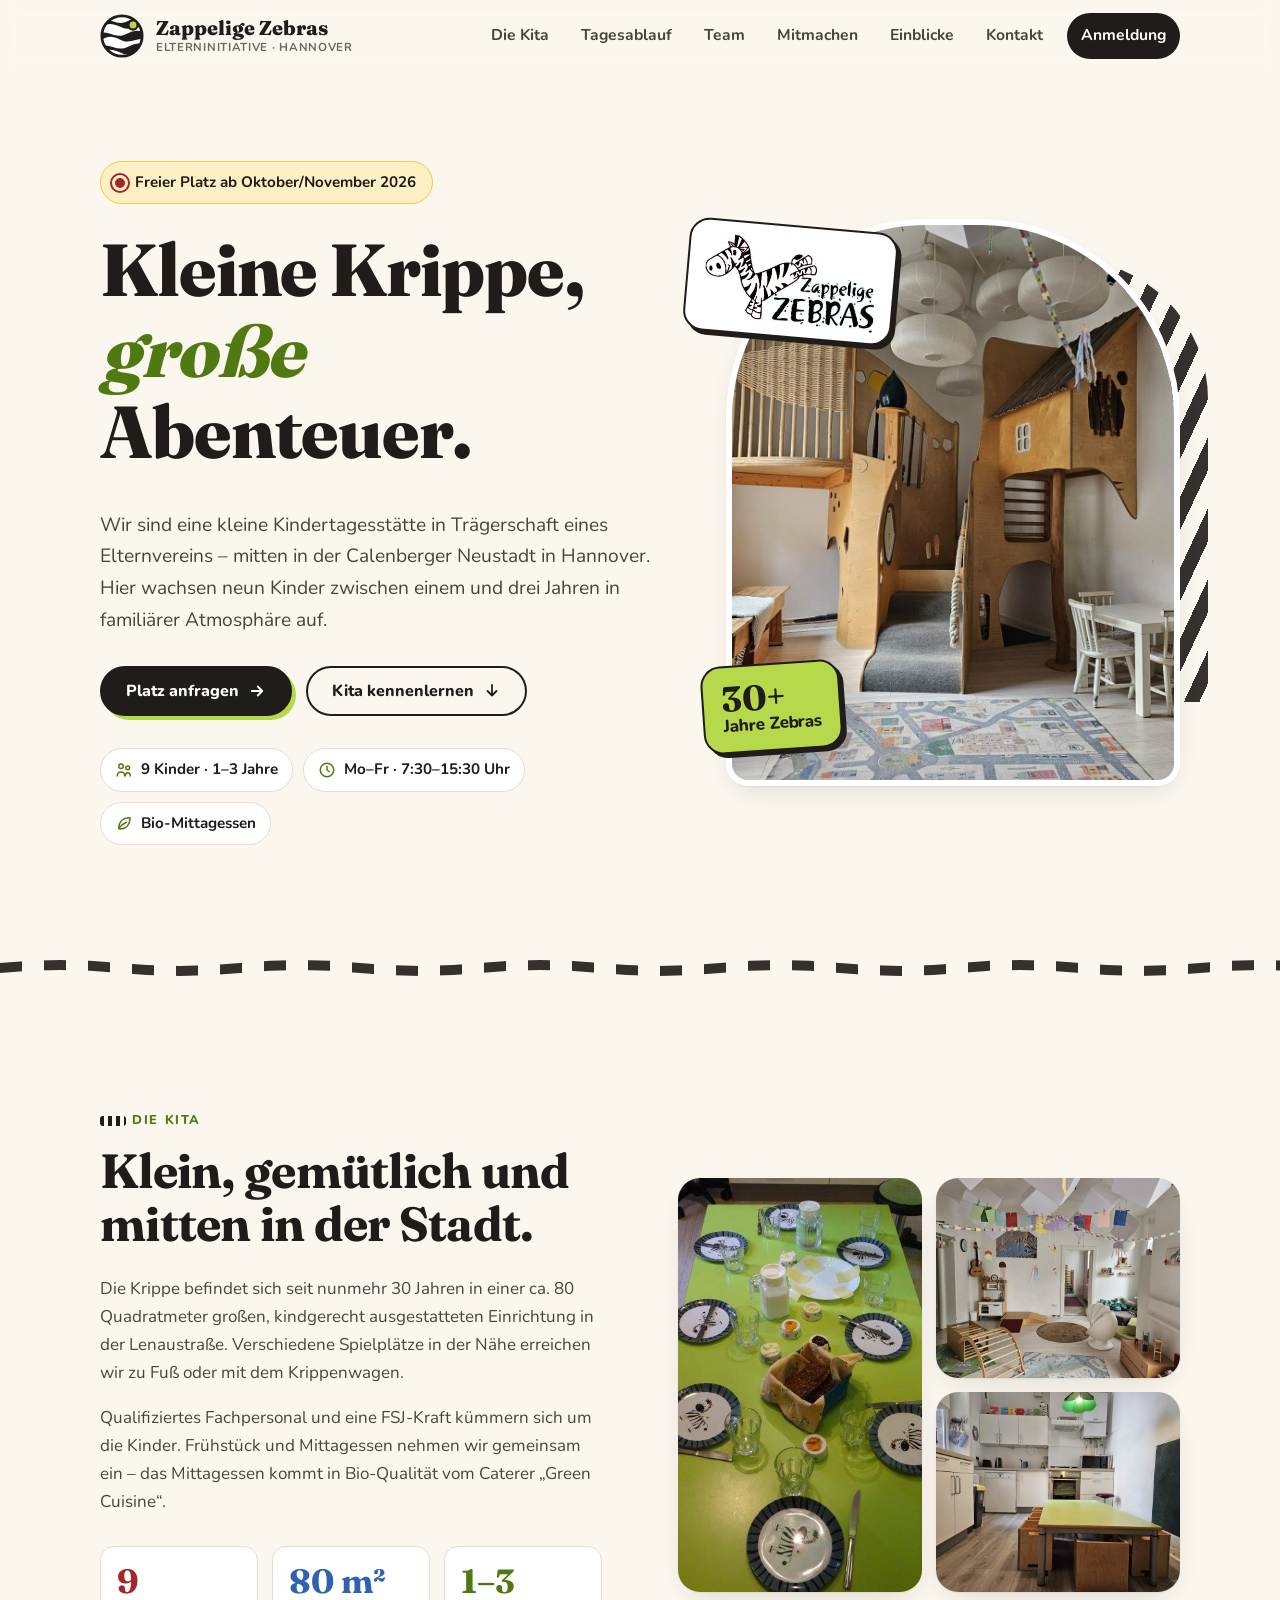
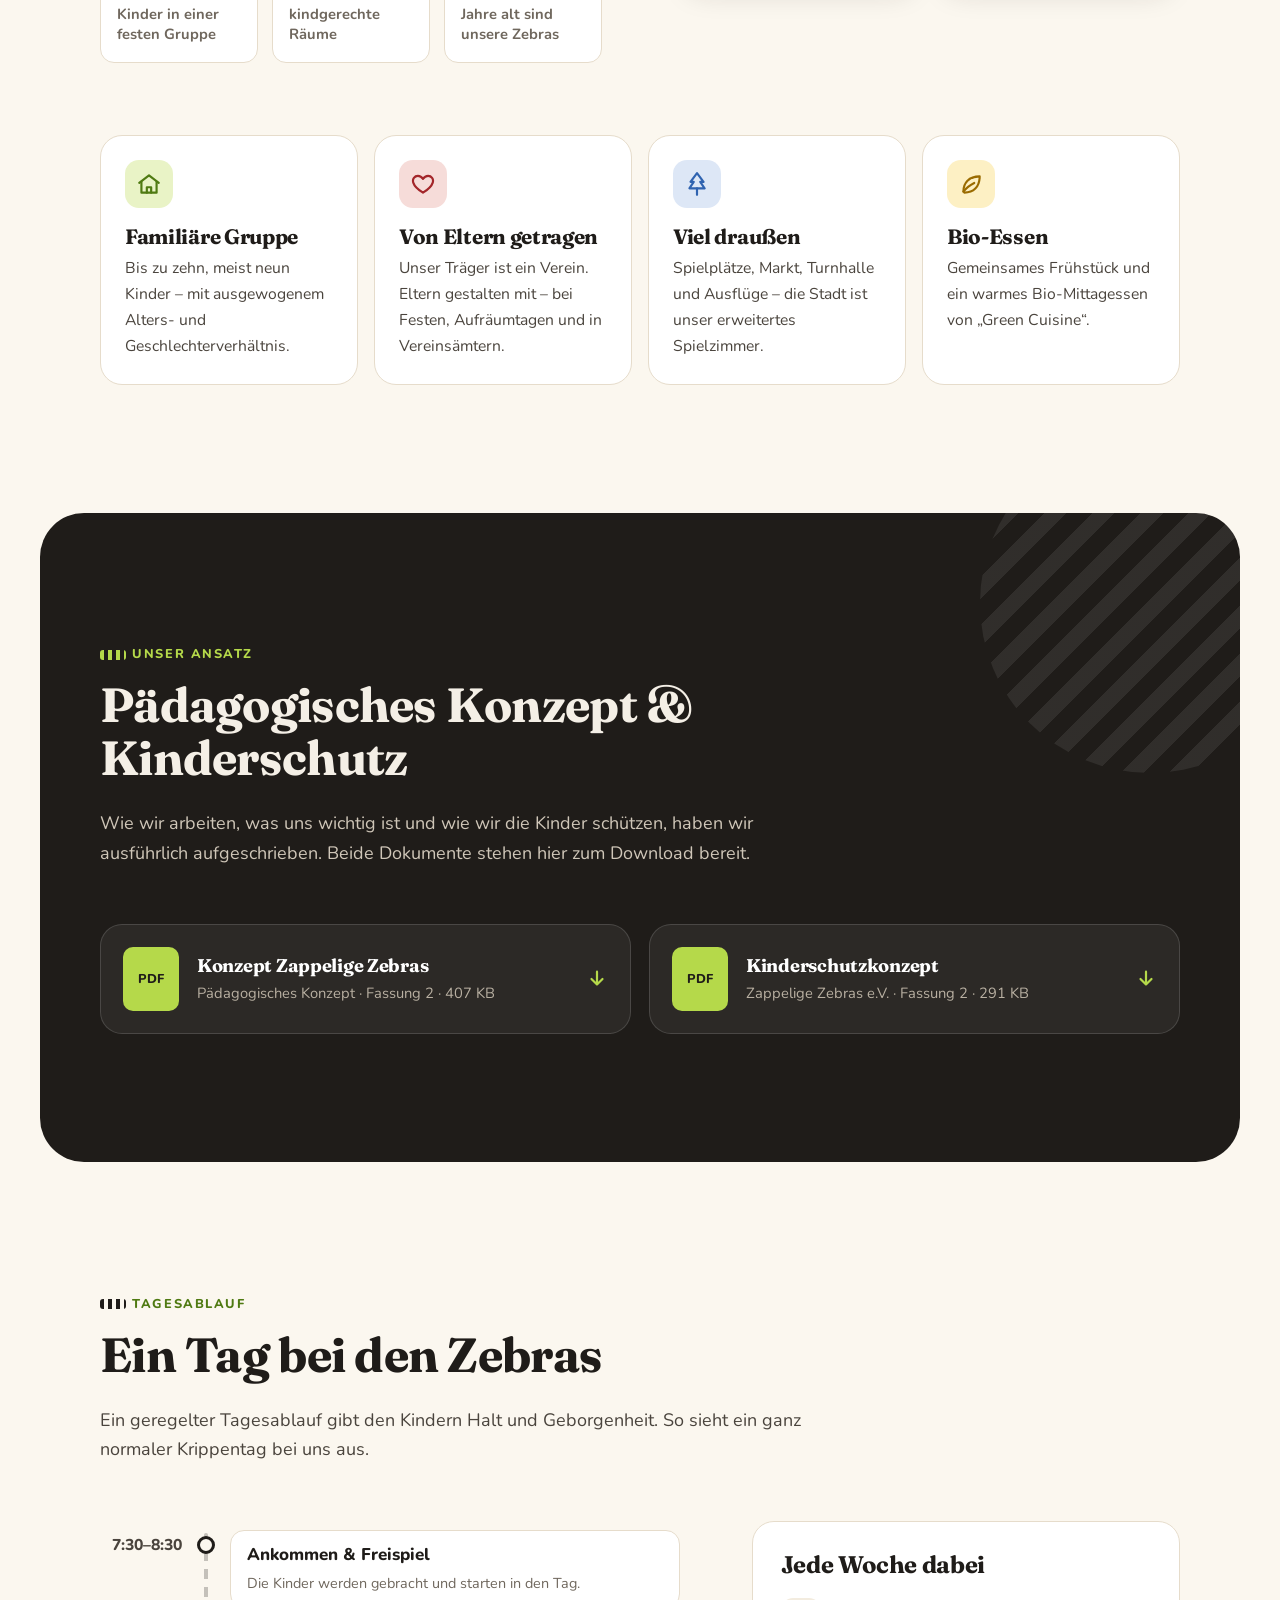
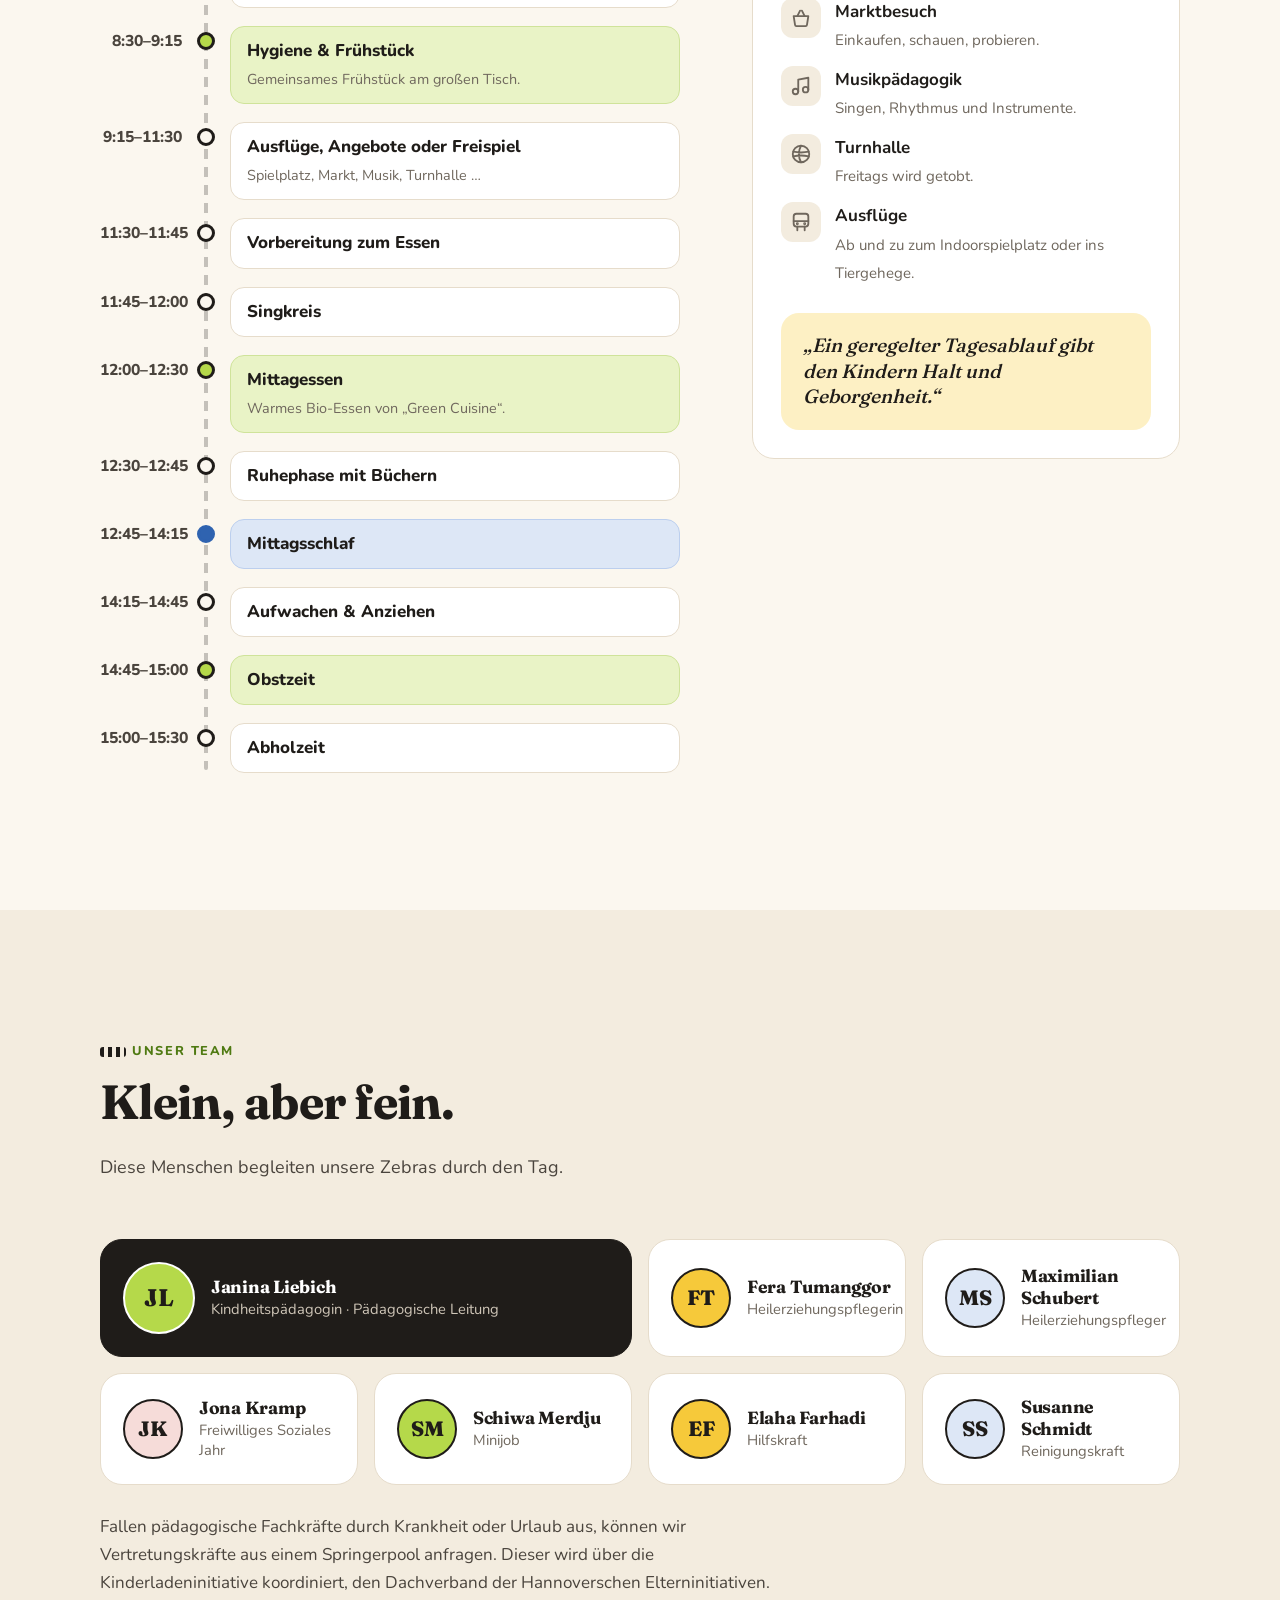
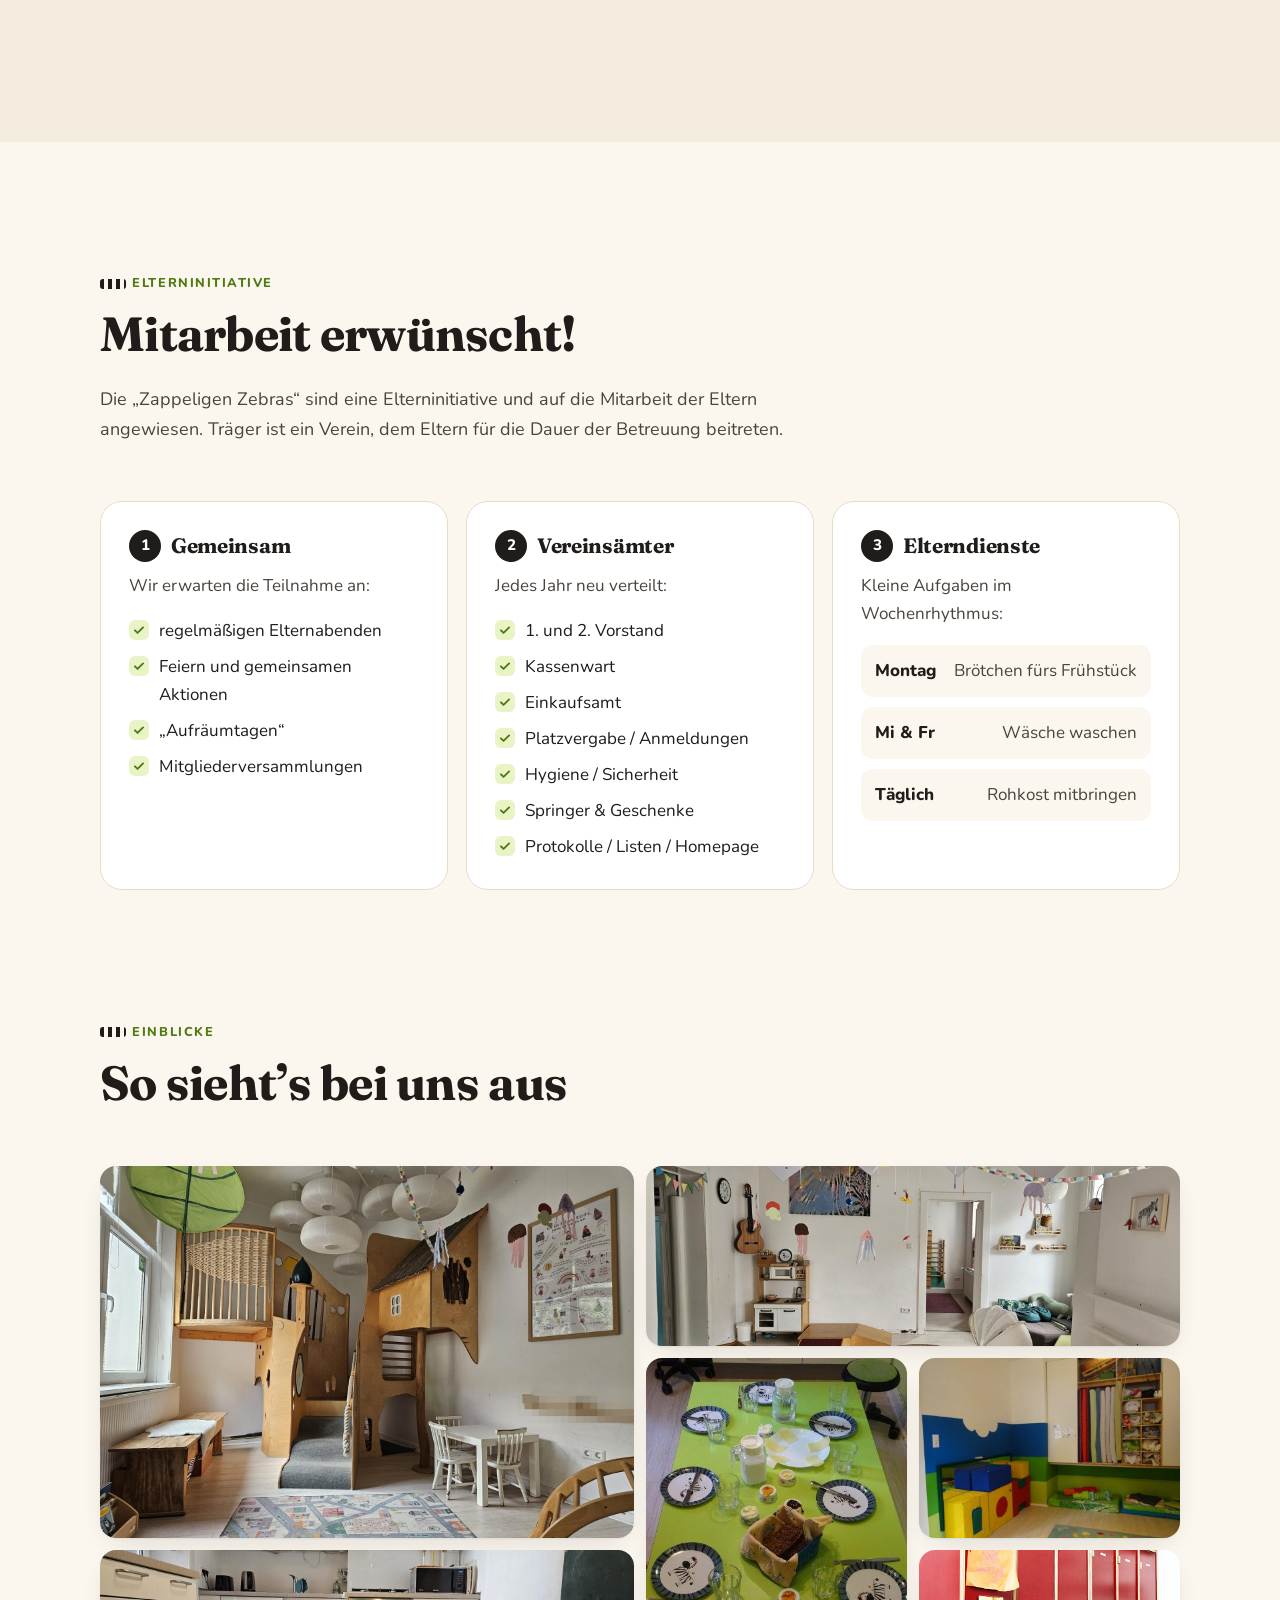
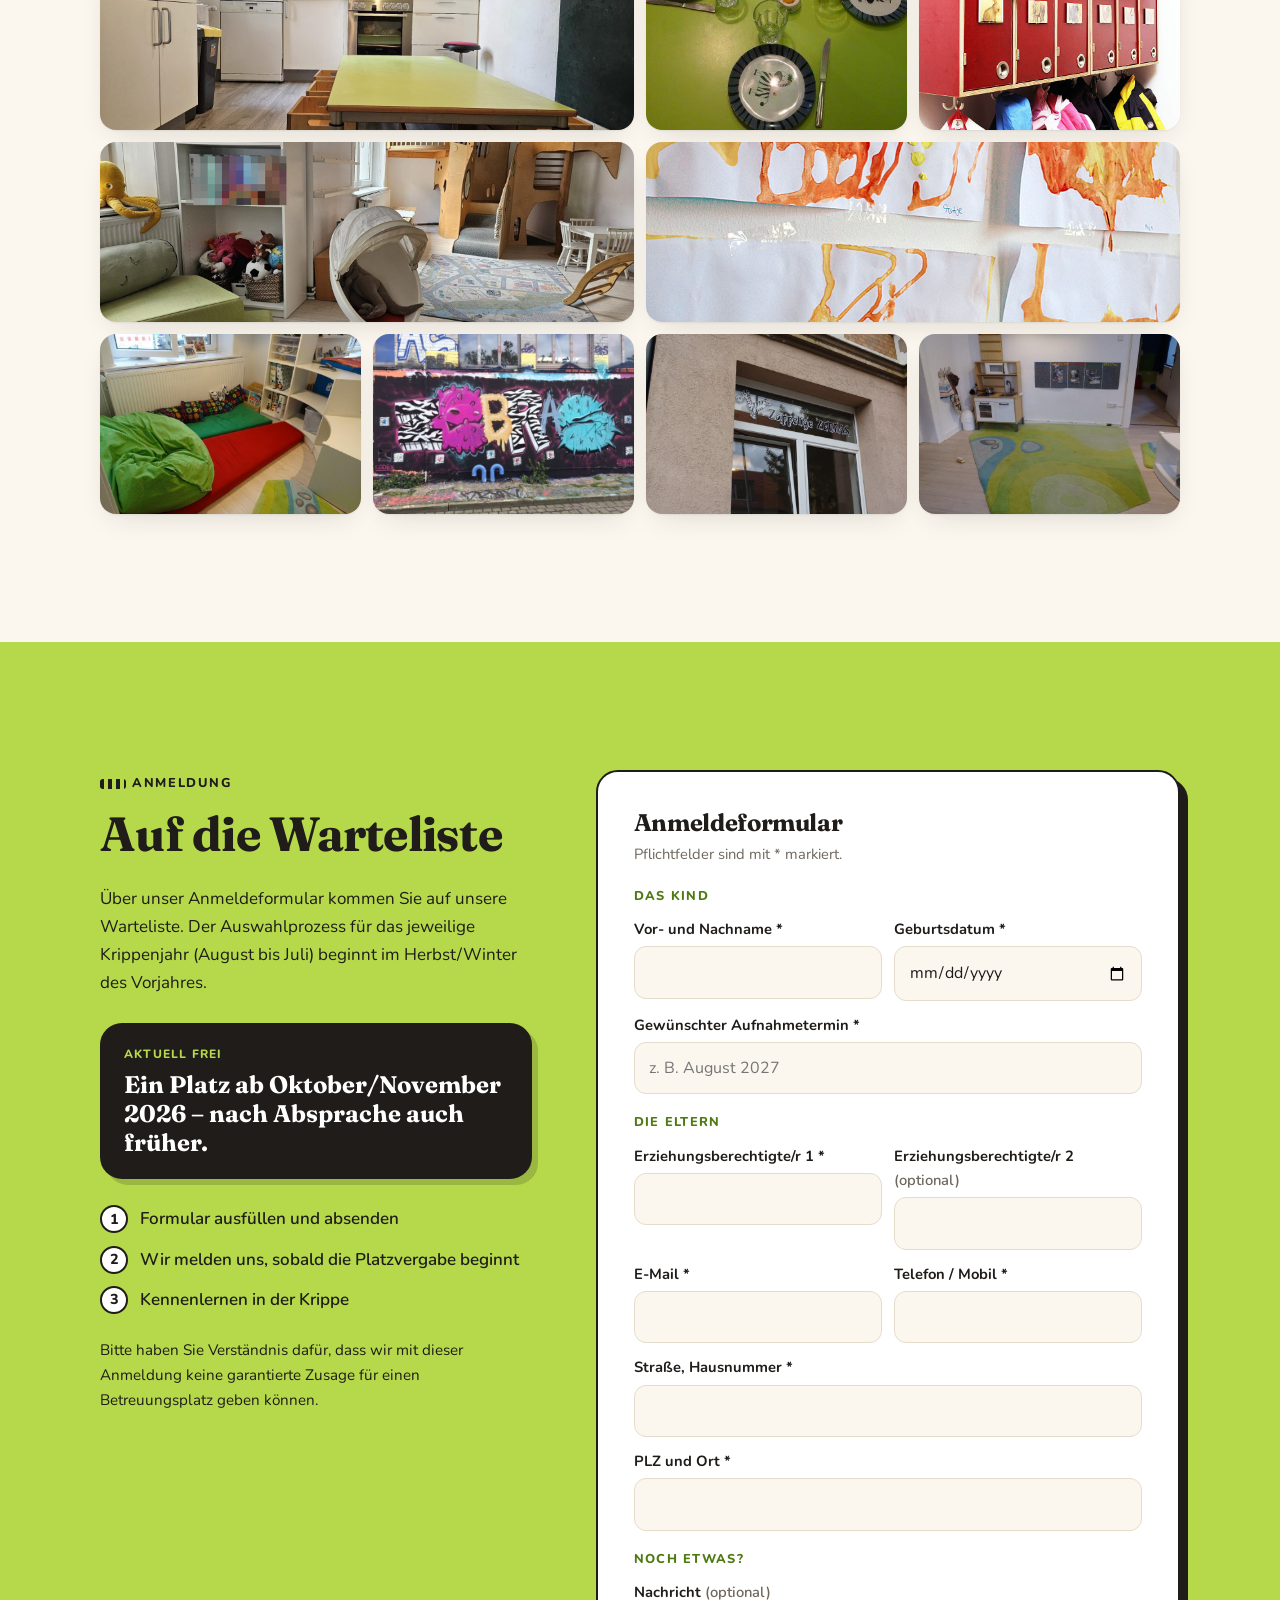
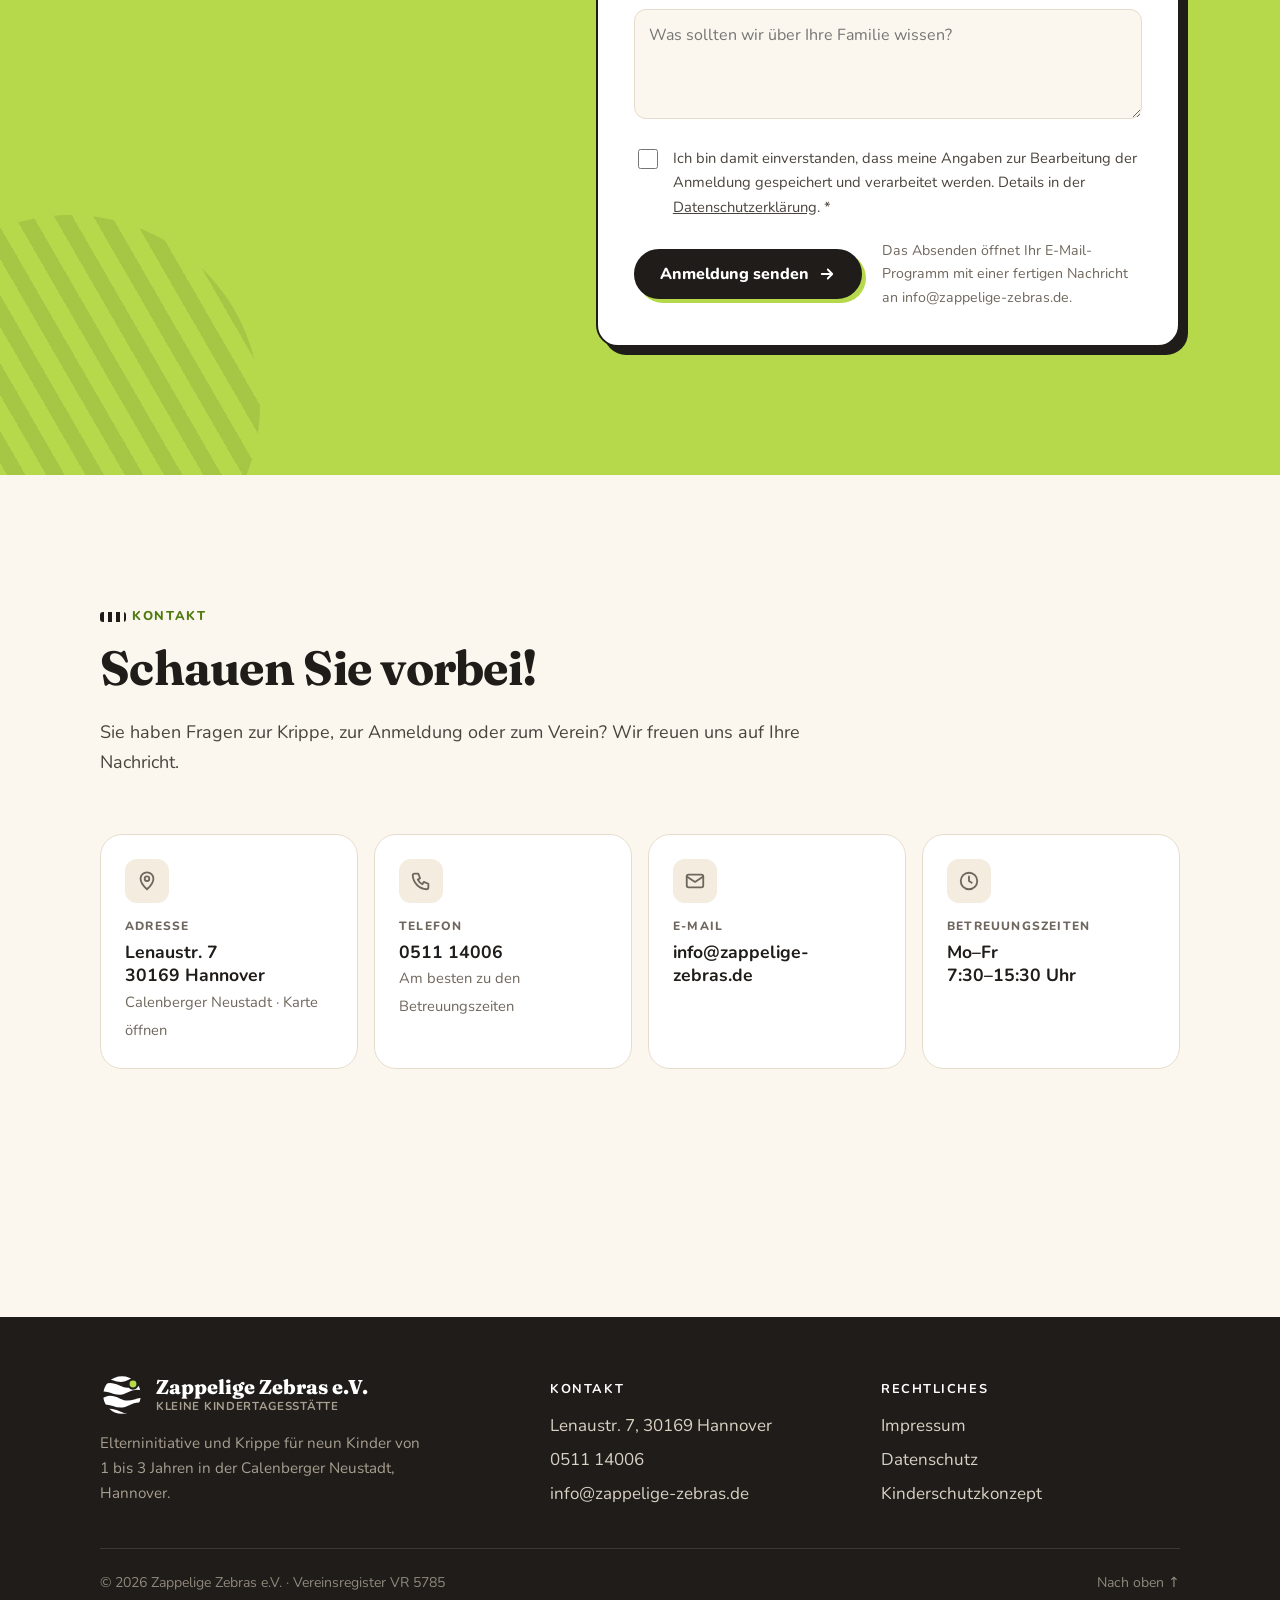
==== commit cfaecdcc: "Zebra-Logo als Aufkleber im Hero einbauen Das alte Logo aus dem Kopfbild der IONOS-Seite (emotionhea" ====
--- a/index.html
+++ b/index.html
@@ -102,6 +102,7 @@
         <div class="hero-photo">
           <img src="img/spielhaus.jpg" alt="Hölzernes Spielhaus mit Hochebene, Treppe und Rutsche in unserem Gruppenraum" width="1600" height="1200" fetchpriority="high">
         </div>
+        <div class="hero-logo"><img src="img/logo-zebra.png" alt="Logo der Zappeligen Zebras: ein springendes Zebra mit dem Schriftzug „Zappelige Zebras“" width="266" height="137"></div>
         <div class="hero-badge"><strong>30+</strong>Jahre Zebras</div>
       </div>
     </div>
--- a/css/style.css
+++ b/css/style.css
@@ -237,12 +237,20 @@
   font-weight: 800; line-height: 1.2; transform: rotate(-4deg);
 }
 .hero-badge strong { display: block; font-family: var(--font-display); font-size: 2.2rem; line-height: 1; }
+/* Das alte Zebra-Logo als Aufkleber oben links am Foto-Bogen */
+.hero-logo {
+  position: absolute; left: -40px; top: 6px; z-index: 2; width: 46%; max-width: 230px;
+  background: var(--card); border: 2px solid var(--ink); border-radius: 20px;
+  padding: 10px 14px 8px; box-shadow: 4px 4px 0 var(--ink); transform: rotate(5deg);
+}
+.hero-logo img { display: block; width: 100%; height: auto; }
 
 @media (max-width: 860px) {
   .hero-grid { grid-template-columns: 1fr; }
   .hero-visual { max-width: 420px; margin: 8px auto 0; width: 88%; }
   .hero-stripes { right: -18px; }
   .hero-badge { left: -14px; }
+  .hero-logo { left: -14px; top: 0; }
 }
 
 /* ---------- Streifen-Trenner ---------- */
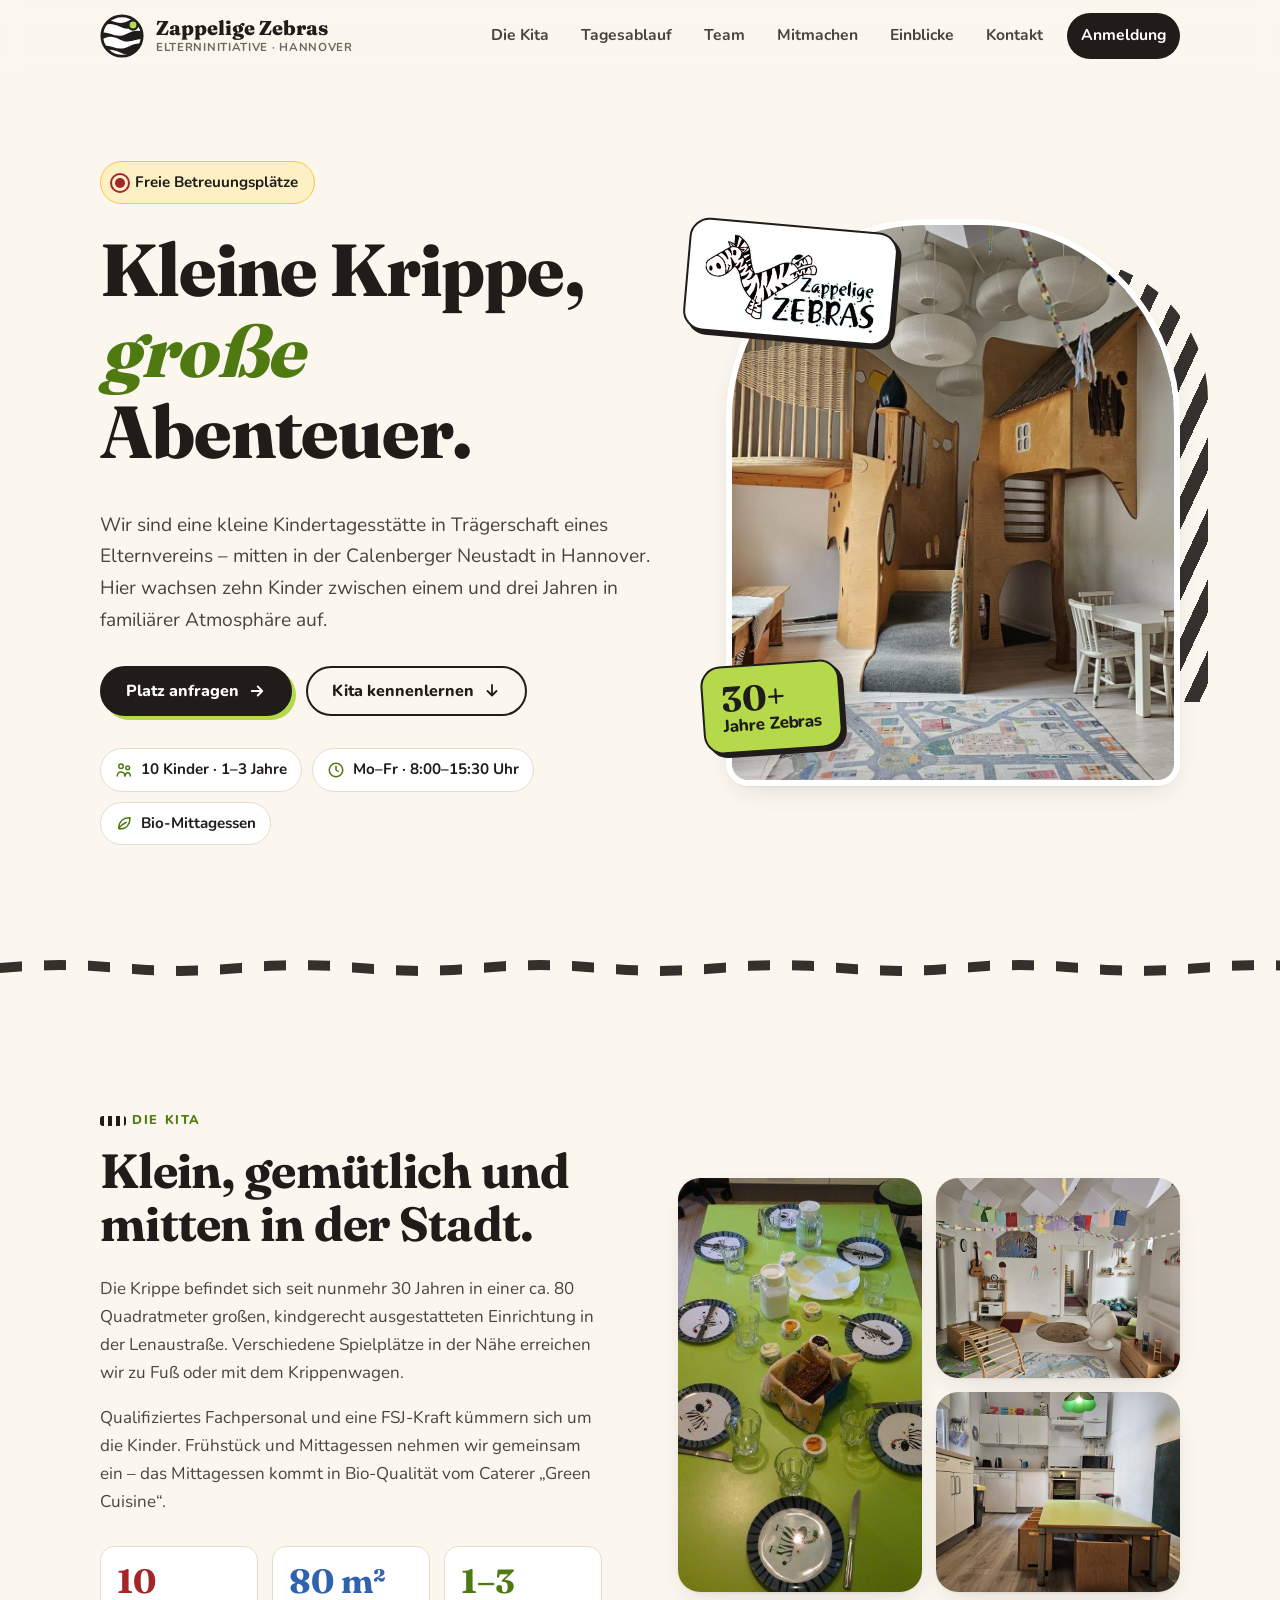
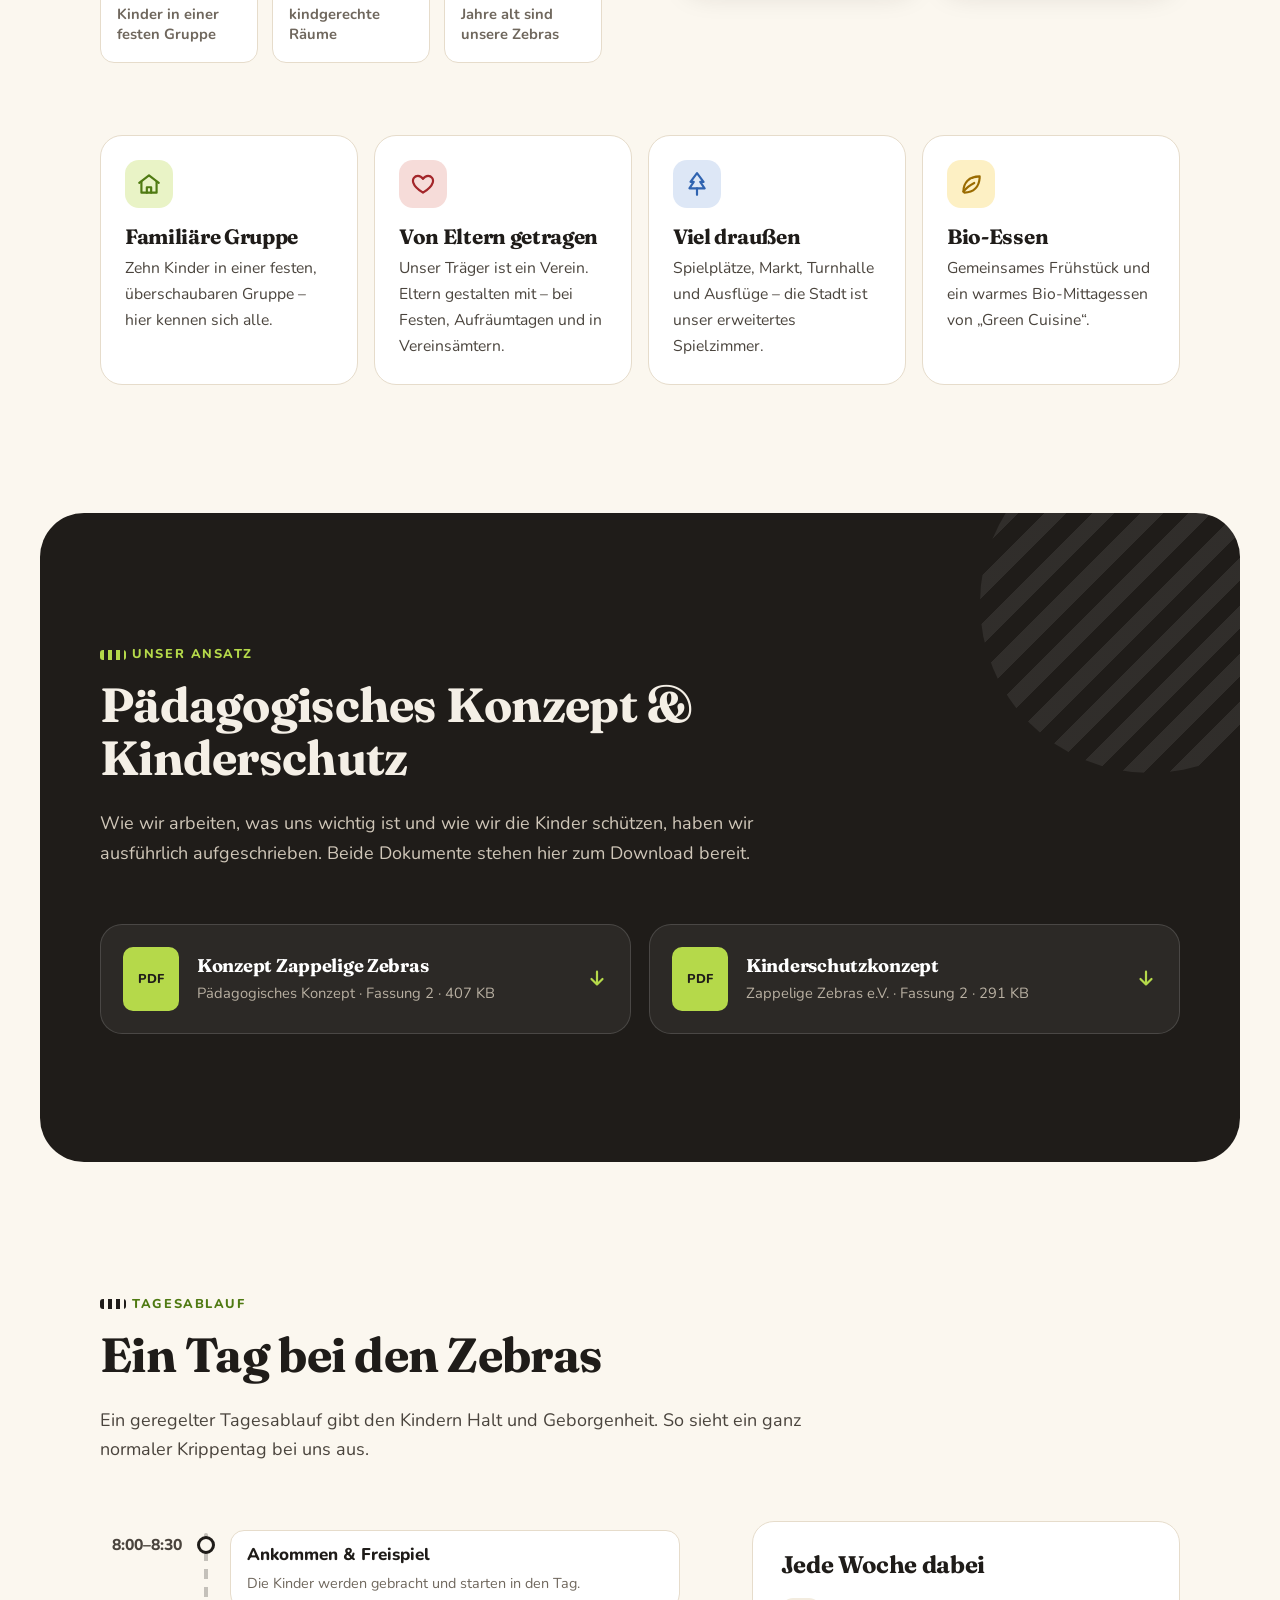
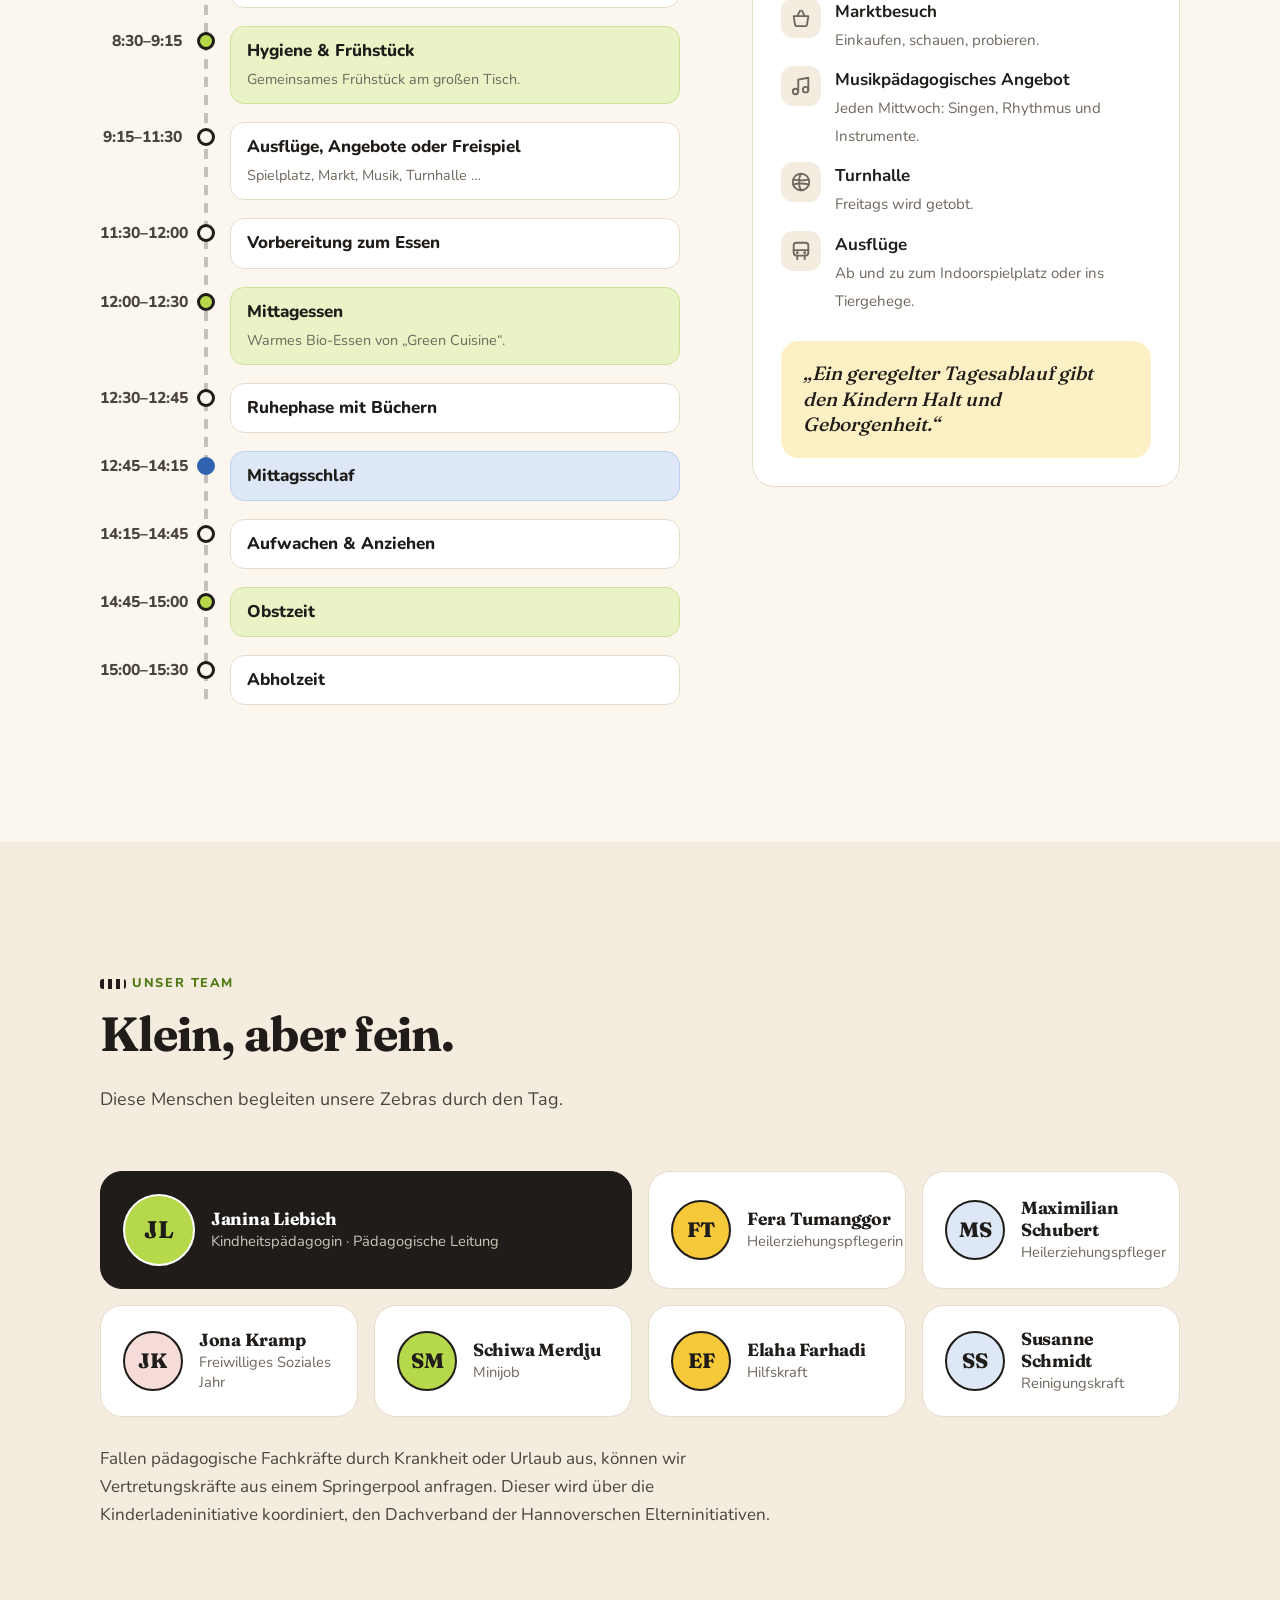
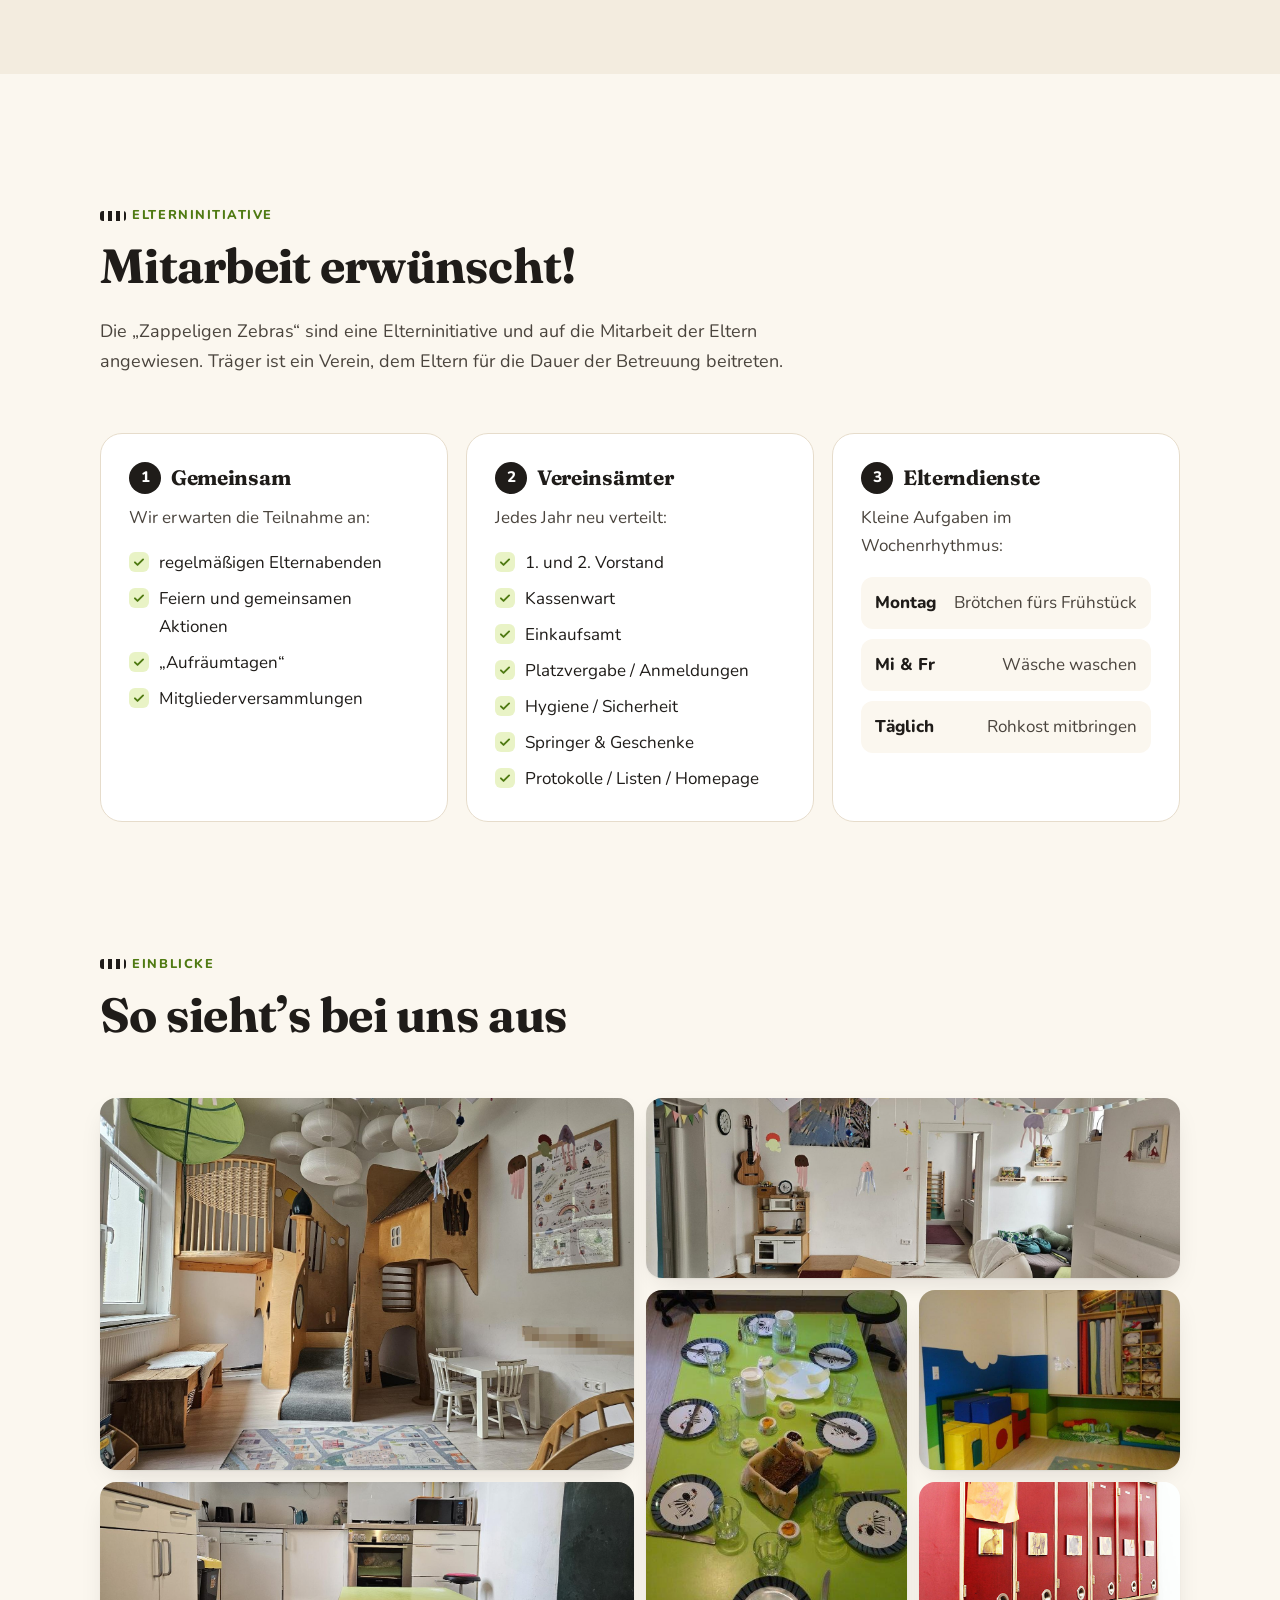
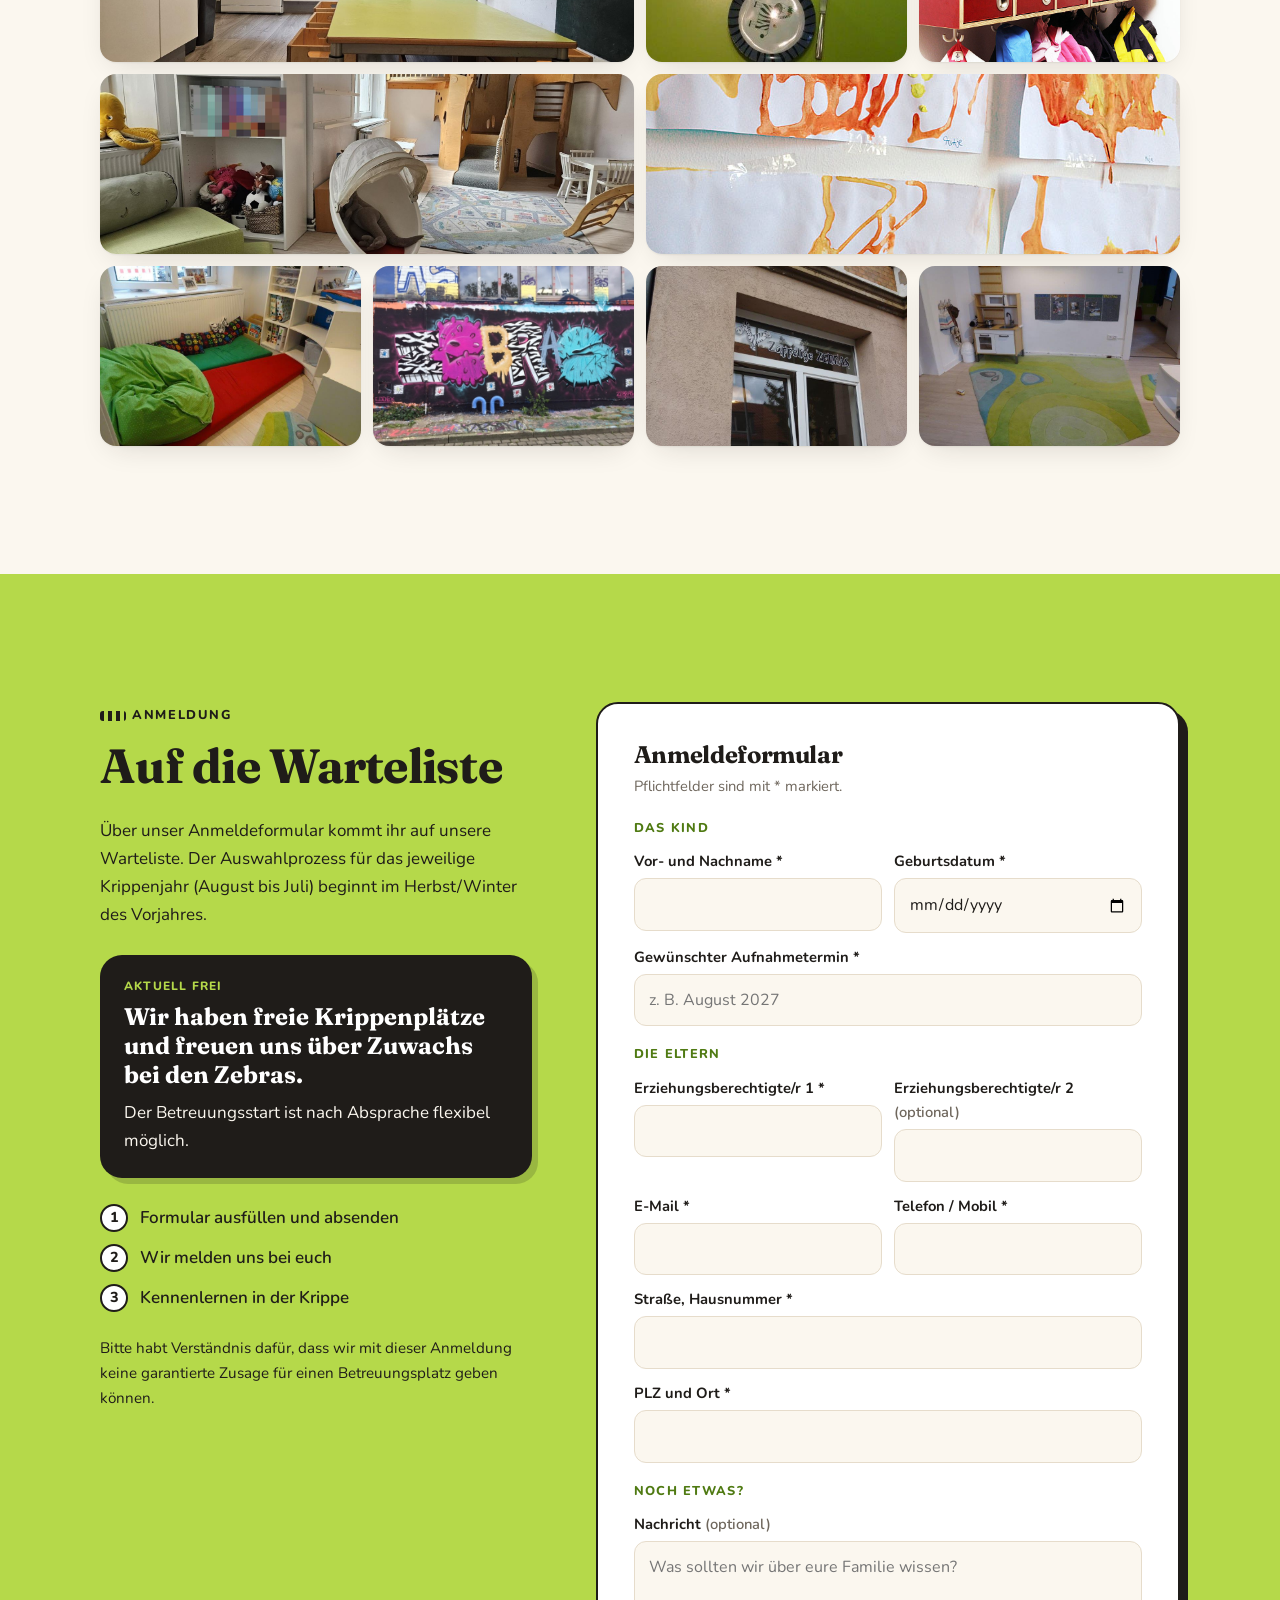
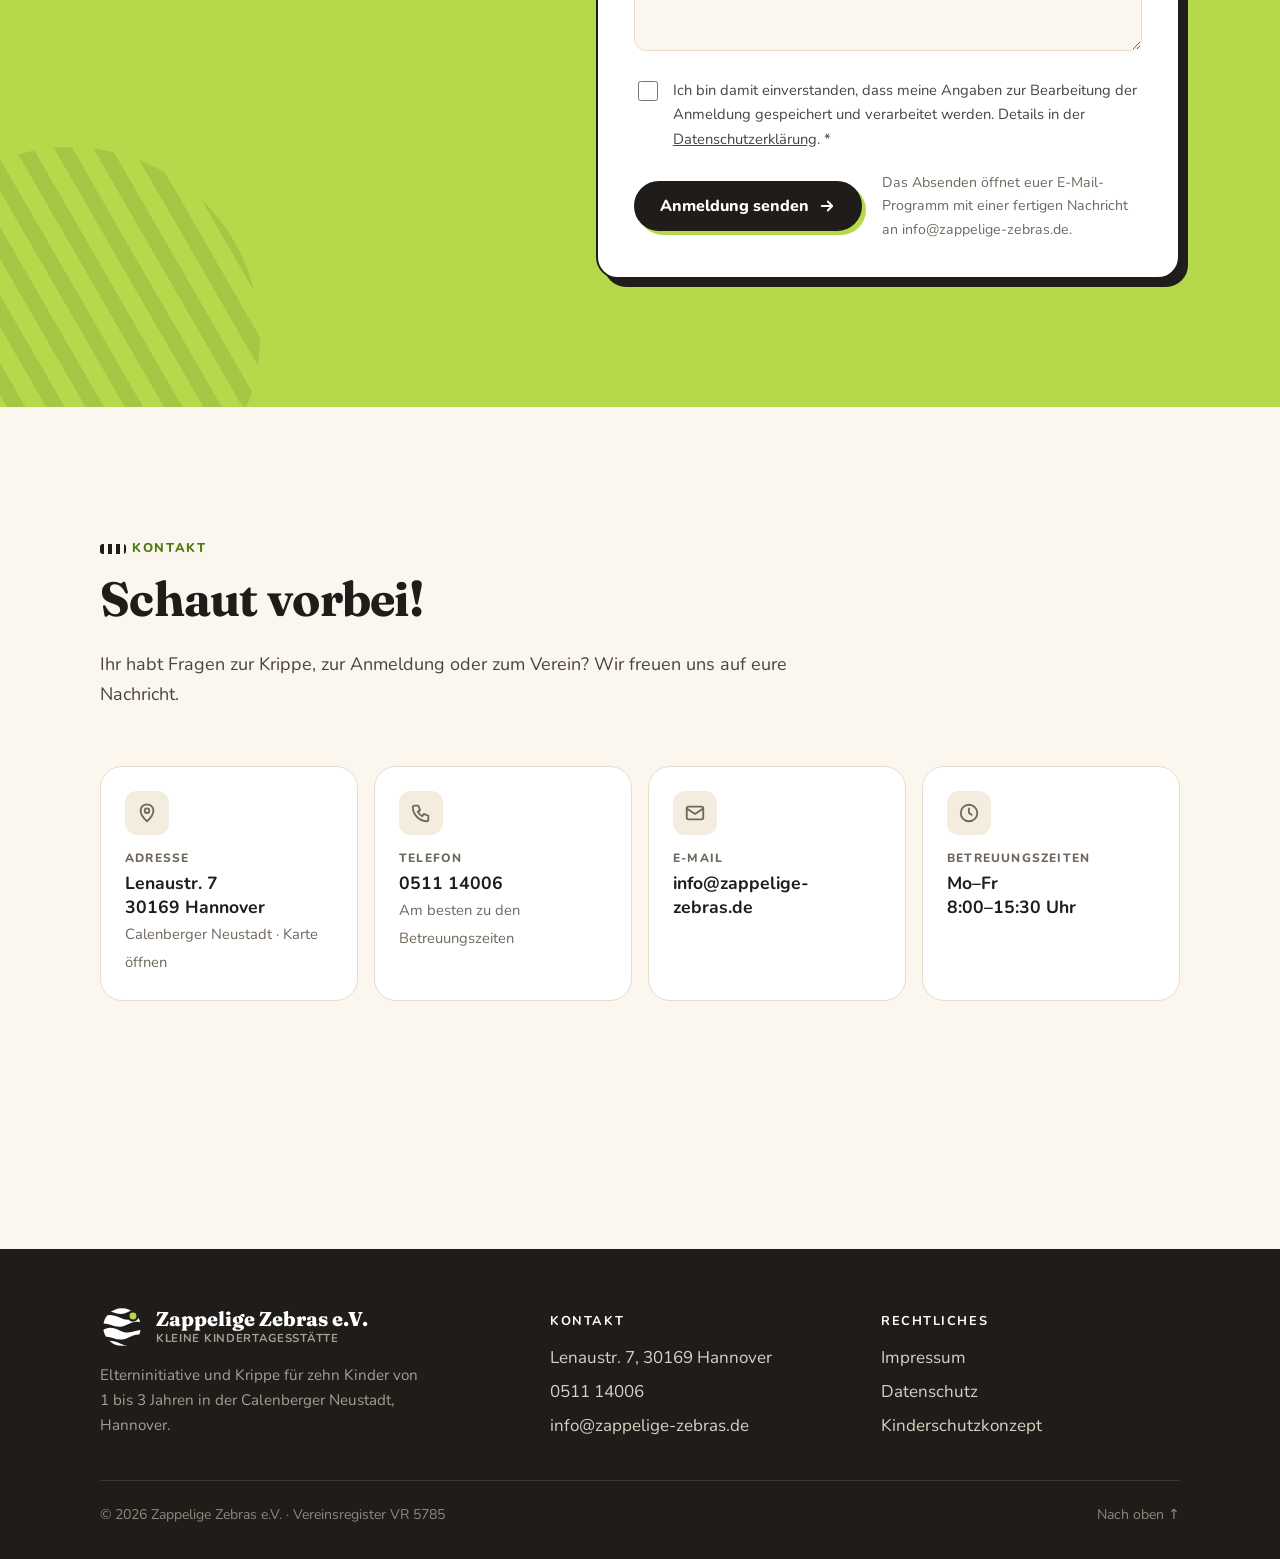
==== commit 5810d014: "Inhalte aktualisieren: 10 Kinder, 8:00–15:30 Uhr, Anrede mit „ihr“ - Gruppe mit 10 Kindern, Betreuun" ====
--- a/index.html
+++ b/index.html
@@ -4,12 +4,12 @@
   <meta charset="utf-8">
   <meta name="viewport" content="width=device-width, initial-scale=1">
   <title>Zappelige Zebras e.V. – Elterninitiative & Krippe in Hannover-Mitte</title>
-  <meta name="description" content="Die Zappeligen Zebras sind eine kleine Krippe in Trägerschaft eines Elternvereins in der Calenberger Neustadt, Hannover. Neun Kinder von 1 bis 3 Jahren, Mo–Fr 7:30–15:30 Uhr.">
+  <meta name="description" content="Die Zappeligen Zebras sind eine kleine Krippe in Trägerschaft eines Elternvereins in der Calenberger Neustadt, Hannover. Zehn Kinder von 1 bis 3 Jahren, Mo–Fr 8:00–15:30 Uhr.">
   <!-- Testphase auf GitHub Pages: nicht in Suchmaschinen aufnehmen. Zum Livegang entfernen. -->
   <meta name="robots" content="noindex">
   <meta name="theme-color" content="#fbf7ef">
   <meta property="og:title" content="Zappelige Zebras e.V. – Krippe in Hannover-Mitte">
-  <meta property="og:description" content="Kleine Elterninitiativ-Krippe für neun Kinder von 1 bis 3 Jahren in der Calenberger Neustadt.">
+  <meta property="og:description" content="Kleine Elterninitiativ-Krippe für zehn Kinder von 1 bis 3 Jahren in der Calenberger Neustadt.">
   <meta property="og:image" content="img/spielhaus.jpg">
   <meta property="og:type" content="website">
   <link rel="icon" href="img/favicon.svg" type="image/svg+xml">
@@ -84,16 +84,16 @@
   <section class="hero">
     <div class="wrap hero-grid">
       <div>
-        <a class="notice" href="#anmeldung"><span class="notice-dot" aria-hidden="true"></span>Freier Platz ab Oktober/November 2026</a>
+        <a class="notice" href="#anmeldung"><span class="notice-dot" aria-hidden="true"></span>Freie Betreuungsplätze</a>
         <h1>Kleine Krippe,<br><em>große</em> Abenteuer.</h1>
-        <p class="lead">Wir sind eine kleine Kindertagesstätte in Trägerschaft eines Elternvereins – mitten in der Calenberger Neustadt in Hannover. Hier wachsen neun Kinder zwischen einem und drei Jahren in familiärer Atmosphäre auf.</p>
+        <p class="lead">Wir sind eine kleine Kindertagesstätte in Trägerschaft eines Elternvereins – mitten in der Calenberger Neustadt in Hannover. Hier wachsen zehn Kinder zwischen einem und drei Jahren in familiärer Atmosphäre auf.</p>
         <div class="hero-actions">
           <a class="btn btn-primary" href="#anmeldung">Platz anfragen <svg aria-hidden="true"><use href="#i-arrow"/></svg></a>
           <a class="btn btn-ghost" href="#kita">Kita kennenlernen <svg aria-hidden="true"><use href="#i-down"/></svg></a>
         </div>
         <div class="hero-facts">
-          <span class="pill"><svg aria-hidden="true"><use href="#i-kids"/></svg>9 Kinder · 1–3 Jahre</span>
-          <span class="pill"><svg aria-hidden="true"><use href="#i-clock"/></svg>Mo–Fr · 7:30–15:30 Uhr</span>
+          <span class="pill"><svg aria-hidden="true"><use href="#i-kids"/></svg>10 Kinder · 1–3 Jahre</span>
+          <span class="pill"><svg aria-hidden="true"><use href="#i-clock"/></svg>Mo–Fr · 8:00–15:30 Uhr</span>
           <span class="pill"><svg aria-hidden="true"><use href="#i-leaf"/></svg>Bio-Mittagessen</span>
         </div>
       </div>
@@ -120,7 +120,7 @@
           <p>Die Krippe befindet sich seit nunmehr 30 Jahren in einer ca. 80 Quadratmeter großen, kindgerecht ausgestatteten Einrichtung in der Lenaustraße. Verschiedene Spielplätze in der Nähe erreichen wir zu Fuß oder mit dem Krippenwagen.</p>
           <p>Qualifiziertes Fachpersonal und eine FSJ-Kraft kümmern sich um die Kinder. Frühstück und Mittagessen nehmen wir gemeinsam ein – das Mittagessen kommt in Bio-Qualität vom Caterer „Green Cuisine“.</p>
           <div class="stats">
-            <div class="stat"><strong>9</strong><span>Kinder in einer festen Gruppe</span></div>
+            <div class="stat"><strong>10</strong><span>Kinder in einer festen Gruppe</span></div>
             <div class="stat"><strong>80 m²</strong><span>kindgerechte Räume</span></div>
             <div class="stat"><strong>1–3</strong><span>Jahre alt sind unsere Zebras</span></div>
           </div>
@@ -136,7 +136,7 @@
         <div class="feature reveal">
           <div class="feature-icon"><svg aria-hidden="true"><use href="#i-home"/></svg></div>
           <h3>Familiäre Gruppe</h3>
-          <p>Bis zu zehn, meist neun Kinder – mit ausgewogenem Alters- und Geschlechterverhältnis.</p>
+          <p>Zehn Kinder in einer festen, überschaubaren Gruppe – hier kennen sich alle.</p>
         </div>
         <div class="feature reveal">
           <div class="feature-icon"><svg aria-hidden="true"><use href="#i-heart"/></svg></div>
@@ -190,11 +190,10 @@
       </div>
       <div class="day-grid">
         <ol class="timeline reveal">
-          <li><time>7:30–8:30</time><span class="dot"></span><div class="slot"><strong>Ankommen &amp; Freispiel</strong><span>Die Kinder werden gebracht und starten in den Tag.</span></div></li>
+          <li><time>8:00–8:30</time><span class="dot"></span><div class="slot"><strong>Ankommen &amp; Freispiel</strong><span>Die Kinder werden gebracht und starten in den Tag.</span></div></li>
           <li class="hl"><time>8:30–9:15</time><span class="dot"></span><div class="slot"><strong>Hygiene &amp; Frühstück</strong><span>Gemeinsames Frühstück am großen Tisch.</span></div></li>
           <li><time>9:15–11:30</time><span class="dot"></span><div class="slot"><strong>Ausflüge, Angebote oder Freispiel</strong><span>Spielplatz, Markt, Musik, Turnhalle …</span></div></li>
-          <li><time>11:30–11:45</time><span class="dot"></span><div class="slot"><strong>Vorbereitung zum Essen</strong></div></li>
-          <li><time>11:45–12:00</time><span class="dot"></span><div class="slot"><strong>Singkreis</strong></div></li>
+          <li><time>11:30–12:00</time><span class="dot"></span><div class="slot"><strong>Vorbereitung zum Essen</strong></div></li>
           <li class="hl"><time>12:00–12:30</time><span class="dot"></span><div class="slot"><strong>Mittagessen</strong><span>Warmes Bio-Essen von „Green Cuisine“.</span></div></li>
           <li><time>12:30–12:45</time><span class="dot"></span><div class="slot"><strong>Ruhephase mit Büchern</strong></div></li>
           <li class="rest"><time>12:45–14:15</time><span class="dot"></span><div class="slot"><strong>Mittagsschlaf</strong></div></li>
@@ -206,7 +205,7 @@
           <h3>Jede Woche dabei</h3>
           <ul class="week-list">
             <li><span class="ico"><svg aria-hidden="true"><use href="#i-basket"/></svg></span><div><strong>Marktbesuch</strong><span>Einkaufen, schauen, probieren.</span></div></li>
-            <li><span class="ico"><svg aria-hidden="true"><use href="#i-music"/></svg></span><div><strong>Musikpädagogik</strong><span>Singen, Rhythmus und Instrumente.</span></div></li>
+            <li><span class="ico"><svg aria-hidden="true"><use href="#i-music"/></svg></span><div><strong>Musikpädagogisches Angebot</strong><span>Jeden Mittwoch: Singen, Rhythmus und Instrumente.</span></div></li>
             <li><span class="ico"><svg aria-hidden="true"><use href="#i-ball"/></svg></span><div><strong>Turnhalle</strong><span>Freitags wird getobt.</span></div></li>
             <li><span class="ico"><svg aria-hidden="true"><use href="#i-bus"/></svg></span><div><strong>Ausflüge</strong><span>Ab und zu zum Indoorspielplatz oder ins Tiergehege.</span></div></li>
           </ul>
@@ -312,17 +311,18 @@
       <div class="signup-info reveal">
         <span class="eyebrow">Anmeldung</span>
         <h2>Auf die Warteliste</h2>
-        <p>Über unser Anmeldeformular kommen Sie auf unsere Warteliste. Der Auswahlprozess für das jeweilige Krippenjahr (August bis Juli) beginnt im Herbst/Winter des Vorjahres.</p>
+        <p>Über unser Anmeldeformular kommt ihr auf unsere Warteliste. Der Auswahlprozess für das jeweilige Krippenjahr (August bis Juli) beginnt im Herbst/Winter des Vorjahres.</p>
         <div class="open-spot">
           <small>Aktuell frei</small>
-          <strong>Ein Platz ab Oktober/November 2026 – nach Absprache auch früher.</strong>
+          <strong>Wir haben freie Krippenplätze und freuen uns über Zuwachs bei den Zebras.</strong>
+          <p>Der Betreuungsstart ist nach Absprache flexibel möglich.</p>
         </div>
         <ol class="steps">
           <li>Formular ausfüllen und absenden</li>
-          <li>Wir melden uns, sobald die Platzvergabe beginnt</li>
+          <li>Wir melden uns bei euch</li>
           <li>Kennenlernen in der Krippe</li>
         </ol>
-        <p style="margin-top:24px; font-size:.95rem">Bitte haben Sie Verständnis dafür, dass wir mit dieser Anmeldung keine garantierte Zusage für einen Betreuungsplatz geben können.</p>
+        <p style="margin-top:24px; font-size:.95rem">Bitte habt Verständnis dafür, dass wir mit dieser Anmeldung keine garantierte Zusage für einen Betreuungsplatz geben können.</p>
       </div>
 
       <form class="form reveal" id="signup-form" novalidate>
@@ -352,7 +352,7 @@
 
         <fieldset>
           <legend>Noch etwas?</legend>
-          <div class="field"><label for="f-msg">Nachricht <span class="opt">(optional)</span></label><textarea id="f-msg" name="Nachricht" placeholder="Was sollten wir über Ihre Familie wissen?"></textarea></div>
+          <div class="field"><label for="f-msg">Nachricht <span class="opt">(optional)</span></label><textarea id="f-msg" name="Nachricht" placeholder="Was sollten wir über eure Familie wissen?"></textarea></div>
         </fieldset>
 
         <label class="consent"><input type="checkbox" id="f-consent" required>
@@ -360,7 +360,7 @@
 
         <div class="form-foot">
           <button class="btn btn-primary" type="submit">Anmeldung senden <svg aria-hidden="true"><use href="#i-arrow"/></svg></button>
-          <small>Das Absenden öffnet Ihr E-Mail-Programm mit einer fertigen Nachricht an info@zappelige-zebras.de.</small>
+          <small>Das Absenden öffnet euer E-Mail-Programm mit einer fertigen Nachricht an info@zappelige-zebras.de.</small>
         </div>
         <p class="form-status" id="form-status" role="status" aria-live="polite"></p>
       </form>
@@ -372,8 +372,8 @@
     <div class="wrap">
       <div class="section-head reveal">
         <span class="eyebrow">Kontakt</span>
-        <h2>Schauen Sie vorbei!</h2>
-        <p>Sie haben Fragen zur Krippe, zur Anmeldung oder zum Verein? Wir freuen uns auf Ihre Nachricht.</p>
+        <h2>Schaut vorbei!</h2>
+        <p>Ihr habt Fragen zur Krippe, zur Anmeldung oder zum Verein? Wir freuen uns auf eure Nachricht.</p>
       </div>
       <div class="contact-grid">
         <a class="contact-card reveal" href="https://www.openstreetmap.org/search?query=Lenaustra%C3%9Fe%207%2C%2030169%20Hannover" target="_blank" rel="noopener">
@@ -390,7 +390,7 @@
         </a>
         <div class="contact-card reveal">
           <span class="ico"><svg aria-hidden="true"><use href="#i-clock"/></svg></span>
-          <small>Betreuungszeiten</small><strong>Mo–Fr<br>7:30–15:30 Uhr</strong>
+          <small>Betreuungszeiten</small><strong>Mo–Fr<br>8:00–15:30 Uhr</strong>
         </div>
       </div>
     </div>
@@ -406,7 +406,7 @@
           <svg class="brand-mark" aria-hidden="true"><use href="#zz-mark"/></svg>
           <span class="brand-name">Zappelige Zebras e.V.<small>KLEINE KINDERTAGESSTÄTTE</small></span>
         </a>
-        <p>Elterninitiative und Krippe für neun Kinder von 1 bis 3 Jahren in der Calenberger Neustadt, Hannover.</p>
+        <p>Elterninitiative und Krippe für zehn Kinder von 1 bis 3 Jahren in der Calenberger Neustadt, Hannover.</p>
       </div>
       <div>
         <h4>Kontakt</h4>
--- a/css/style.css
+++ b/css/style.css
@@ -463,6 +463,7 @@
 }
 .open-spot small { display: block; color: var(--lime); font-weight: 800; letter-spacing: .1em; text-transform: uppercase; font-size: .75rem; margin-bottom: 6px; }
 .open-spot strong { font-family: var(--font-display); font-size: 1.5rem; line-height: 1.2; display: block; }
+.open-spot p { margin: 10px 0 0; color: var(--paper); }
 .steps { list-style: none; padding: 0; margin: 0; display: grid; gap: 12px; counter-reset: s; }
 .steps li { display: flex; gap: 12px; align-items: flex-start; font-weight: 600; }
 .steps li::before {
